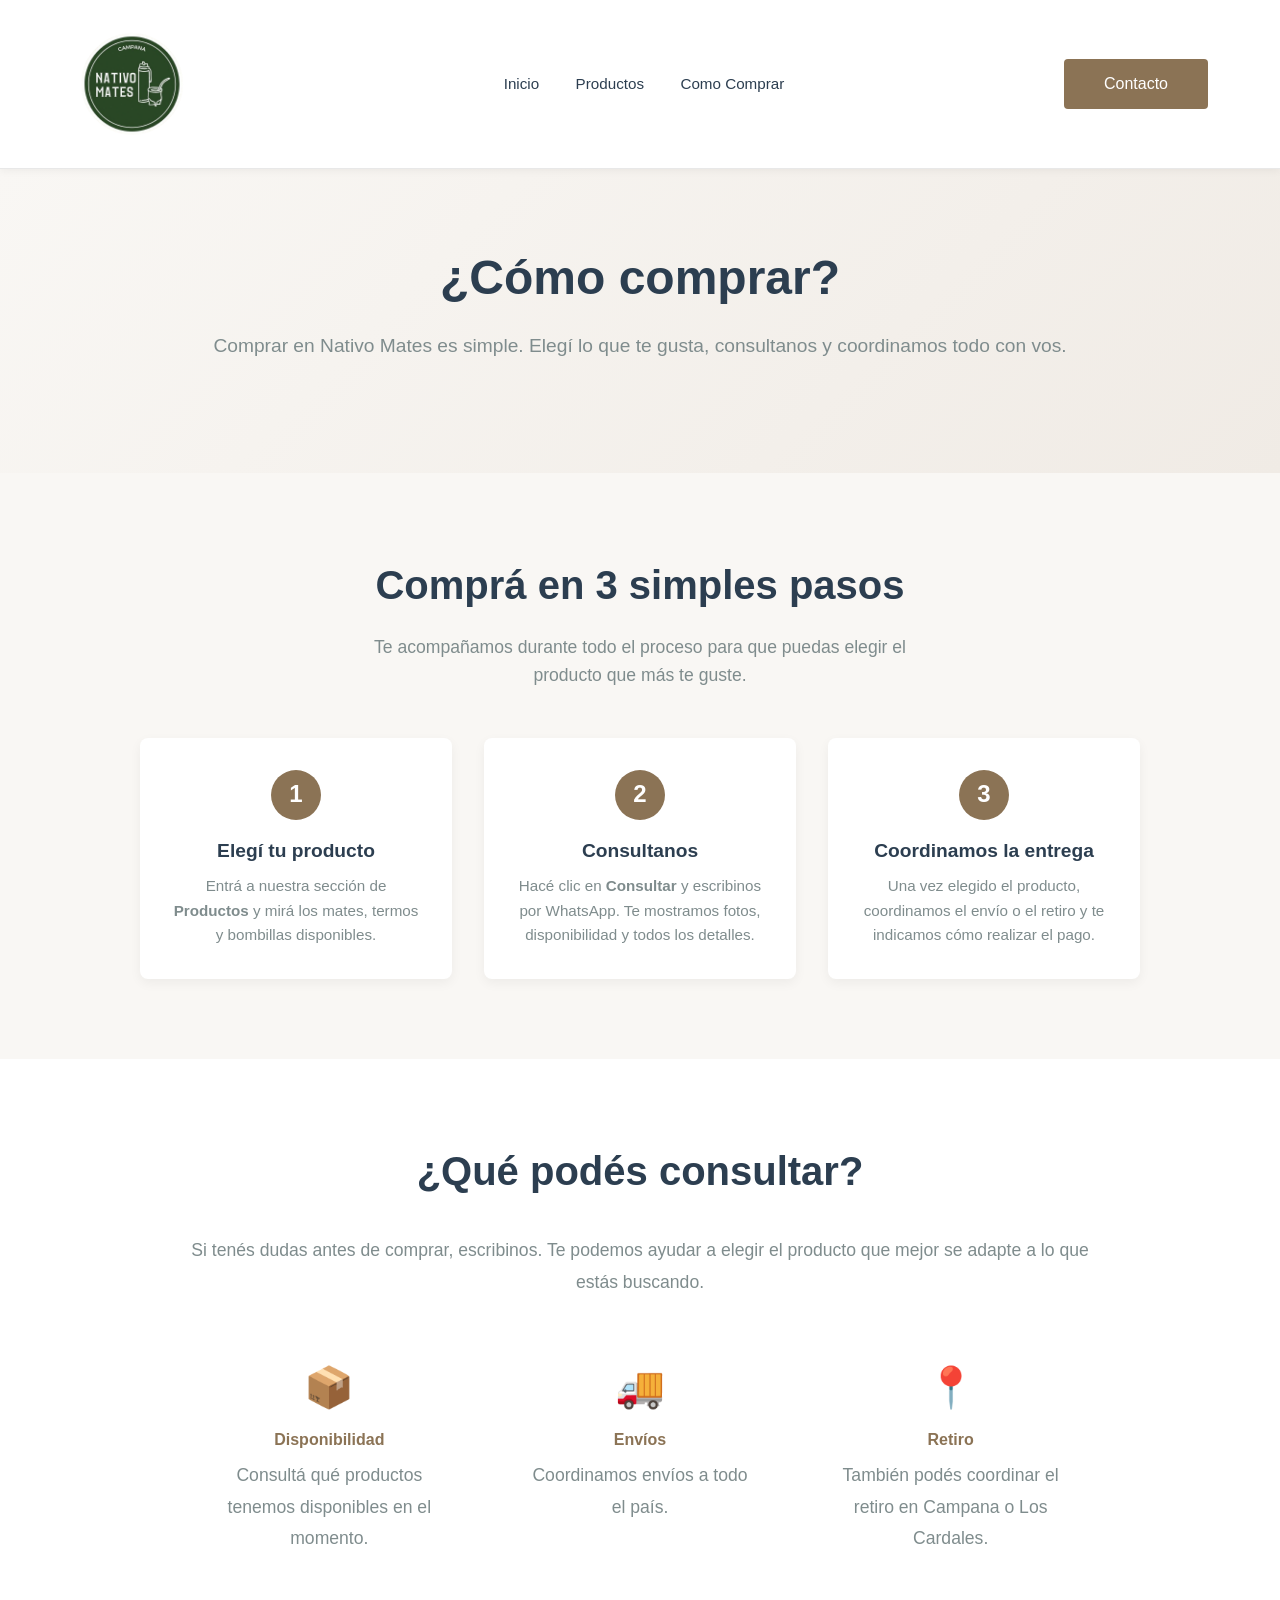
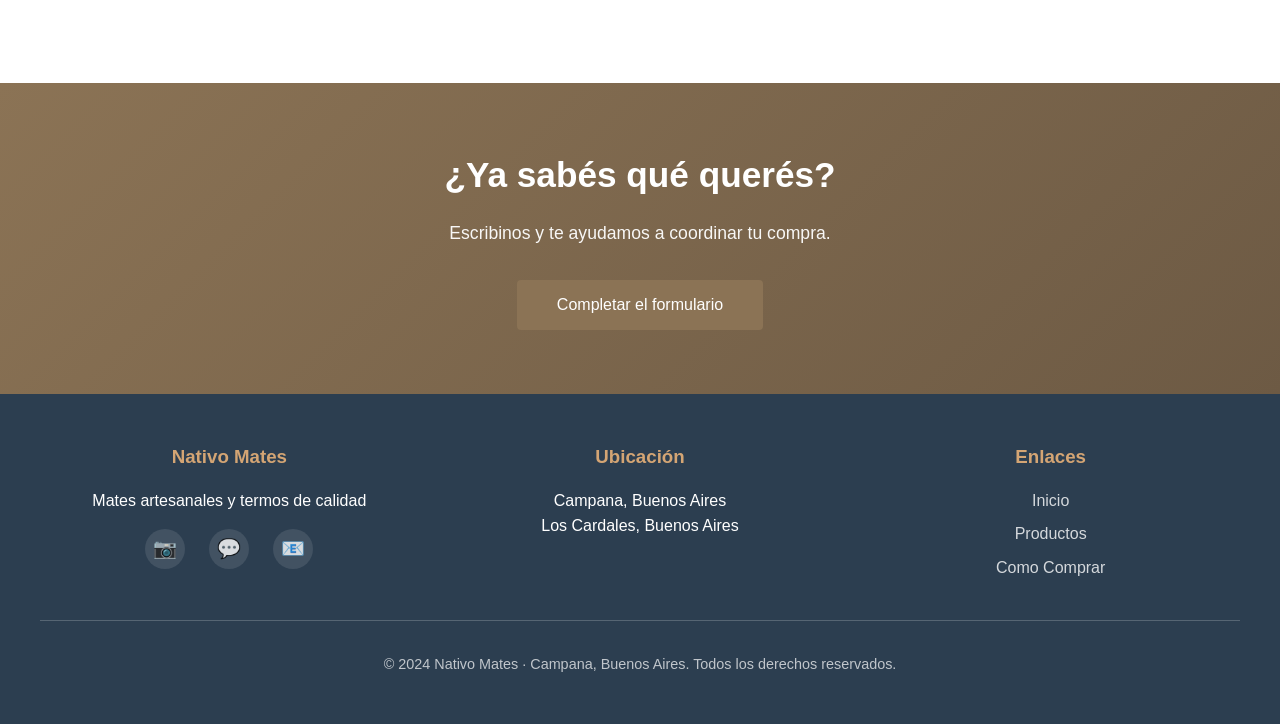
==== como-comprar.html @ eee44756 "Add files via upload" ====
<!DOCTYPE html>
<html lang="es">

<head>
    <meta charset="UTF-8">
    <meta name="viewport" content="width=device-width, initial-scale=1.0">

    <!-- Google Tag Manager -->
    <script>
        (function(w,d,s,l,i){w[l]=w[l]||[];w[l].push({'gtm.start':
        new Date().getTime(),event:'gtm.js'});var f=d.getElementsByTagName(s)[0],
        j=d.createElement(s),dl=l!='dataLayer'?'&l='+l:'';j.async=true;j.src=
        'https://www.googletagmanager.com/gtm.js?id='+i+dl;f.parentNode.insertBefore(j,f);
        })(window,document,'script','dataLayer','GTM-TLSS354D');
    </script>
    <!-- End Google Tag Manager -->

    <title>Cómo comprar | Nativo Mates</title>
    <link rel="icon" type="image/png" href="nativomateslogo.png">
    <link rel="stylesheet" href="style.css">
</head>

<body>

    <!-- Google Tag Manager (noscript) -->
    <noscript>
        <iframe src="https://www.googletagmanager.com/ns.html?id=GTM-TLSS354D"
            height="0" width="0"
            style="display:none;visibility:hidden">
        </iframe>
    </noscript>
    <!-- End Google Tag Manager (noscript) -->


    <!-- HEADER -->
    <header>
        <div class="header-container">

            <a href="index.html" class="logo">
                <img src="nativomateslogo.png" alt="Nativo Mates">
            </a>
            <nav>
                <a href="index.html">Inicio</a>
                <a href="productos.html">Productos</a>
                <a href="como-comprar.html">Como Comprar</a>
            </nav>
            <button class="btn-primary" onclick="openContactForm()">Contacto</button>
        </div>
    </header>


    <!-- HERO -->
    <section class="hero">
        <div class="hero-container">

            <h1>¿Cómo comprar?</h1>

            <p>
                Comprar en Nativo Mates es simple. Elegí lo que te gusta,
                consultanos y coordinamos todo con vos.
            </p>

        </div>
    </section>


    <!-- PASOS -->
    <section class="how-to-buy">

        <div class="how-to-buy-container">

            <div class="section-header">
                <h2>Comprá en 3 simples pasos</h2>

                <p>
                    Te acompañamos durante todo el proceso para que
                    puedas elegir el producto que más te guste.
                </p>
            </div>


            <div class="steps-grid">

                <!-- PASO 1 -->
                <div class="step-card">

                    <div class="step-number">1</div>

                    <h3>Elegí tu producto</h3>

                    <p>
                        Entrá a nuestra sección de
                        <strong>Productos</strong> y mirá los mates,
                        termos y bombillas disponibles.
                    </p>

                </div>


                <!-- PASO 2 -->
                <div class="step-card">

                    <div class="step-number">2</div>

                    <h3>Consultanos</h3>

                    <p>
                        Hacé clic en <strong>Consultar</strong> y
                        escribinos por WhatsApp. Te mostramos fotos,
                        disponibilidad y todos los detalles.
                    </p>

                </div>


                <!-- PASO 3 -->
                <div class="step-card">

                    <div class="step-number">3</div>

                    <h3>Coordinamos la entrega</h3>

                    <p>
                        Una vez elegido el producto, coordinamos el
                        envío o el retiro y te indicamos cómo realizar
                        el pago.
                    </p>

                </div>

            </div>

        </div>

    </section>


    <!-- INFORMACIÓN -->
    <section class="about">

        <div class="about-container">

            <h2>¿Qué podés consultar?</h2>

            <p>
                Si tenés dudas antes de comprar, escribinos. Te podemos
                ayudar a elegir el producto que mejor se adapte a lo que
                estás buscando.
            </p>


            <div class="about-highlights">

                <div class="highlight">

                    <div class="highlight-icon">📦</div>

                    <h4>Disponibilidad</h4>

                    <p>
                        Consultá qué productos tenemos disponibles
                        en el momento.
                    </p>

                </div>


                <div class="highlight">

                    <div class="highlight-icon">🚚</div>

                    <h4>Envíos</h4>

                    <p>
                        Coordinamos envíos a todo el país.
                    </p>

                </div>


                <div class="highlight">

                    <div class="highlight-icon">📍</div>

                    <h4>Retiro</h4>

                    <p>
                        También podés coordinar el retiro en
                        Campana o Los Cardales.
                    </p>

                </div>

            </div>

        </div>

    </section>


    <!-- CTA -->
    <section class="cta">

        <div class="cta-container">

            <h2>¿Ya sabés qué querés?</h2>

            <p>
                Escribinos y te ayudamos a coordinar tu compra.
            </p>

            <button class="btn-primary" onclick="openContactForm()">Completar el formulario</button>
        </div>

    </section>


    <!-- FOOTER -->
    <footer>

        <div class="footer-container">

            <div class="footer-content">

                <div class="footer-section">

                    <h3>Nativo Mates</h3>

                    <p>
                        Mates artesanales y termos de calidad
                    </p>

                    <div class="social-links">

                        <a href="https://www.instagram.com/nativomates.campana"
                           target="_blank">📷</a>

                        <a href="https://wa.me/5493489701958"
                           target="_blank">💬</a>

                        <a href="mailto:info@nativomates.com">
                            📧
                        </a>

                    </div>

                </div>


                <div class="footer-section">

                    <h3>Ubicación</h3>

                    <p>Campana, Buenos Aires</p>

                    <p>Los Cardales, Buenos Aires</p>

                </div>


                <div class="footer-section">

                    <h3>Enlaces</h3>

                    <a href="index.html">Inicio</a>

                    <a href="productos.html">Productos</a>

                    <a href="como-comprar.html">Como Comprar</a>
                </div>

            </div>


            <div class="footer-bottom">

                <p>
                    &copy; 2024 Nativo Mates · Campana, Buenos Aires.
                    Todos los derechos reservados.
                </p>

            </div>

        </div>

    </footer>


    <script src="script.js"></script>

</body>
</html>
---- style.css ----
/* ============================================
   RESET Y CONFIGURACIÓN GLOBAL
   ============================================ */

* {
    margin: 0;
    padding: 0;
    box-sizing: border-box;
}

:root {
    --primary-color: #8B7355;
    --secondary-color: #D4A574;
    --text-dark: #2c3e50;
    --text-light: #7f8c8d;
    --bg-light: #f9f7f4;
    --white: #ffffff;
    --border-color: #e8e8e8;
}

body {
    font-family: -apple-system, BlinkMacSystemFont, 'Segoe UI', Roboto, 'Helvetica Neue', Arial, sans-serif;
    line-height: 1.6;
    color: var(--text-dark);
    background-color: var(--white);
}

/* ============================================
   HEADER
   ============================================ */

header {
    background-color: var(--white);
    border-bottom: 1px solid var(--border-color);
    position: sticky;
    top: 0;
    z-index: 100;
    box-shadow: 0 2px 8px rgba(0, 0, 0, 0.05);
}

.header-container {
    max-width: 1200px;
    margin: 0 auto;
    padding: 1.5rem 2rem;
    display: flex;
    justify-content: space-between;
    align-items: center;
}

.logo {
    font-size: 1.5rem;
    font-weight: 700;
    color: var(--primary-color);
    text-decoration: none;
    display: flex;
    align-items: center;
    gap: 0.5rem;
}

.logo img {
    width: 120px;
    height: auto;
    display: block;
}

nav a {
    color: var(--text-dark);
    text-decoration: none;
    margin-left: 2rem;
    font-size: 0.95rem;
    transition: color 0.3s ease;
}

nav a:hover {
    color: var(--primary-color);
}

.contact-btn {
    background-color: var(--primary-color);
    color: var(--white);
    padding: 0.75rem 1.5rem;
    border: none;
    border-radius: 4px;
    cursor: pointer;
    font-size: 0.95rem;
    transition: background-color 0.3s ease;
    margin-left: 2rem;
}

.contact-btn:hover {
    background-color: #6d5a44;
}

/* ============================================
   HERO SECTION
   ============================================ */

.hero {
    background: linear-gradient(135deg, #f9f7f4 0%, #f0ebe5 100%);
    padding: 5rem 2rem;
    text-align: center;
}

.hero-container {
    max-width: 900px;
    margin: 0 auto;
}

.hero h1 {
    font-size: 3rem;
    margin-bottom: 1.5rem;
    color: var(--text-dark);
    line-height: 1.2;
}

.hero p {
    font-size: 1.2rem;
    color: var(--text-light);
    margin-bottom: 2rem;
}

/* ============================================
   BOTONES
   ============================================ */

.btn-primary {
    background-color: var(--primary-color);
    color: var(--white);
    padding: 1rem 2.5rem;
    border: none;
    border-radius: 4px;
    font-size: 1rem;
    cursor: pointer;
    transition: all 0.3s ease;
    text-decoration: none;
    display: inline-block;
}

.btn-primary:hover {
    background-color: #6d5a44;
    transform: translateY(-2px);
    box-shadow: 0 8px 16px rgba(139, 115, 85, 0.2);
}

.btn-secondary {
    background-color: transparent;
    color: var(--primary-color);
    padding: 1rem 2.5rem;
    border: 2px solid var(--primary-color);
    border-radius: 4px;
    font-size: 1rem;
    cursor: pointer;
    transition: all 0.3s ease;
    text-decoration: none;
    display: inline-block;
}

.btn-secondary:hover {
    background-color: var(--primary-color);
    color: var(--white);
}

/* ============================================
   FEATURES SECTION
   ============================================ */

.features {
    background-color: var(--bg-light);
    padding: 4rem 2rem;
}

.features-container {
    max-width: 1200px;
    margin: 0 auto;
    display: grid;
    grid-template-columns: repeat(auto-fit, minmax(300px, 1fr));
    gap: 3rem;
}

.feature-card {
    text-align: center;
    padding: 2rem;
}

.feature-icon {
    font-size: 3rem;
    margin-bottom: 1rem;
}

.feature-card h3 {
    font-size: 1.3rem;
    margin-bottom: 0.5rem;
    color: var(--text-dark);
}

.feature-card p {
    color: var(--text-light);
    font-size: 0.95rem;
}

/* ============================================
   PRODUCTS SECTION
   ============================================ */

.products {
    padding: 5rem 2rem;
}

.products-container {
    max-width: 1200px;
    margin: 0 auto;
}

.section-header {
    text-align: center;
    margin-bottom: 3rem;
}

.section-header h2 {
    font-size: 2.5rem;
    margin-bottom: 1rem;
    color: var(--text-dark);
}

.section-header p {
    font-size: 1.1rem;
    color: var(--text-light);
    max-width: 600px;
    margin: 0 auto;
}

.products-grid {
    display: grid;
    grid-template-columns: repeat(auto-fit, minmax(320px, 1fr));
    gap: 2rem;
}

.product-card {
    background-color: var(--bg-light);
    border-radius: 8px;
    padding: 2rem;
    text-align: center;
    transition: transform 0.3s ease, box-shadow 0.3s ease;
}

.product-card:hover {
    transform: translateY(-5px);
    box-shadow: 0 12px 24px rgba(0, 0, 0, 0.08);
}

.product-icon {
    font-size: 4rem;
    margin-bottom: 1rem;
}

.product-icon img {
    width: 90px;
    height: 90px;
    object-fit: contain;
    display: block;
    margin: 0 auto 1rem;
}

.product-card h3 {
    font-size: 1.4rem;
    margin-bottom: 1rem;
    color: var(--text-dark);
}

.product-card p {
    color: var(--text-light);
    margin-bottom: 1.5rem;
    font-size: 0.95rem;
}

.product-card a {
    color: var(--primary-color);
    text-decoration: none;
    font-weight: 600;
    transition: color 0.3s ease;
}

.product-card a:hover {
    color: var(--secondary-color);
}

/* ============================================
   HOW TO BUY SECTION
   ============================================ */

.how-to-buy {
    background-color: var(--bg-light);
    padding: 5rem 2rem;
}

.how-to-buy-container {
    max-width: 1000px;
    margin: 0 auto;
}

.steps-grid {
    display: grid;
    grid-template-columns: repeat(auto-fit, minmax(280px, 1fr));
    gap: 2rem;
    margin-top: 3rem;
}

.step-card {
    background-color: var(--white);
    padding: 2rem;
    border-radius: 8px;
    text-align: center;
    box-shadow: 0 4px 12px rgba(0, 0, 0, 0.05);
}

.step-number {
    background-color: var(--primary-color);
    color: var(--white);
    width: 50px;
    height: 50px;
    border-radius: 50%;
    display: flex;
    align-items: center;
    justify-content: center;
    font-size: 1.5rem;
    font-weight: 700;
    margin: 0 auto 1rem;
}

.step-card h3 {
    font-size: 1.2rem;
    margin-bottom: 0.5rem;
    color: var(--text-dark);
}

.step-card p {
    color: var(--text-light);
    font-size: 0.95rem;
}

/* ============================================
   ABOUT SECTION
   ============================================ */

.about {
    padding: 5rem 2rem;
}

.about-container {
    max-width: 900px;
    margin: 0 auto;
    text-align: center;
}

.about h2 {
    font-size: 2.5rem;
    margin-bottom: 2rem;
    color: var(--text-dark);
}

.about p {
    font-size: 1.1rem;
    color: var(--text-light);
    margin-bottom: 1.5rem;
    line-height: 1.8;
}

.about-highlights {
    display: grid;
    grid-template-columns: repeat(auto-fit, minmax(200px, 1fr));
    gap: 2rem;
    margin-top: 2rem;
}

.highlight {
    padding: 1.5rem;
}

.highlight-icon {
    font-size: 2.5rem;
    margin-bottom: 0.5rem;
}

.highlight h4 {
    color: var(--primary-color);
    margin-bottom: 0.5rem;
}

/* ============================================
   CTA SECTION
   ============================================ */

.cta {
    background: linear-gradient(135deg, var(--primary-color) 0%, #6d5a44 100%);
    color: var(--white);
    padding: 4rem 2rem;
    text-align: center;
}

.cta-container {
    max-width: 600px;
    margin: 0 auto;
}

.cta h2 {
    font-size: 2.2rem;
    margin-bottom: 1rem;
}

.cta p {
    font-size: 1.1rem;
    margin-bottom: 2rem;
    opacity: 0.95;
}

/* ============================================
   FOOTER
   ============================================ */

footer {
    background-color: var(--text-dark);
    color: var(--white);
    padding: 3rem 2rem;
    text-align: center;
}

.footer-container {
    max-width: 1200px;
    margin: 0 auto;
}

.footer-content {
    display: grid;
    grid-template-columns: repeat(auto-fit, minmax(250px, 1fr));
    gap: 2rem;
    margin-bottom: 2rem;
}

.footer-section h3 {
    margin-bottom: 1rem;
    color: var(--secondary-color);
}

.footer-section a {
    color: rgba(255, 255, 255, 0.8);
    text-decoration: none;
    display: block;
    margin-bottom: 0.5rem;
    transition: color 0.3s ease;
}

.footer-section a:hover {
    color: var(--secondary-color);
}

.footer-bottom {
    border-top: 1px solid rgba(255, 255, 255, 0.2);
    padding-top: 2rem;
    font-size: 0.9rem;
    color: rgba(255, 255, 255, 0.7);
}

.social-links {
    display: flex;
    justify-content: center;
    gap: 1.5rem;
    margin-top: 1rem;
}

.social-links a {
    display: inline-block;
    width: 40px;
    height: 40px;
    background-color: rgba(255, 255, 255, 0.1);
    border-radius: 50%;
    line-height: 40px;
    font-size: 1.2rem;
    transition: background-color 0.3s ease;
}

.social-links a:hover {
    background-color: var(--secondary-color);
}

/* ============================================
   RESPONSIVE DESIGN
   ============================================ */

@media (max-width: 768px) {
    .header-container {
        flex-direction: column;
        gap: 1rem;
    }

    nav {
        display: none;
    }

    .nav-toggle {
        display: block;
    }

    .hero h1 {
        font-size: 2rem;
    }

    .contact-btn {
        margin-left: 0;
    }

    .features-container,
    .products-grid,
    .steps-grid,
    .about-highlights {
        grid-template-columns: 1fr;
    }

    .section-header h2 {
        font-size: 1.8rem;
    }

    .hero p,
    .section-header p {
        font-size: 1rem;
    }
}

@media (max-width: 480px) {
    .hero h1 {
        font-size: 1.5rem;
    }

    .section-header h2 {
        font-size: 1.5rem;
    }

    .product-icon,
    .feature-icon {
        font-size: 2.5rem;
    }

    .product-icon img {
        width: 70px;
        height: 70px;
    }

    .cta h2 {
        font-size: 1.5rem;
    }

    .btn-primary,
    .btn-secondary {
        padding: 0.75rem 1.5rem;
        font-size: 0.9rem;
    }
}
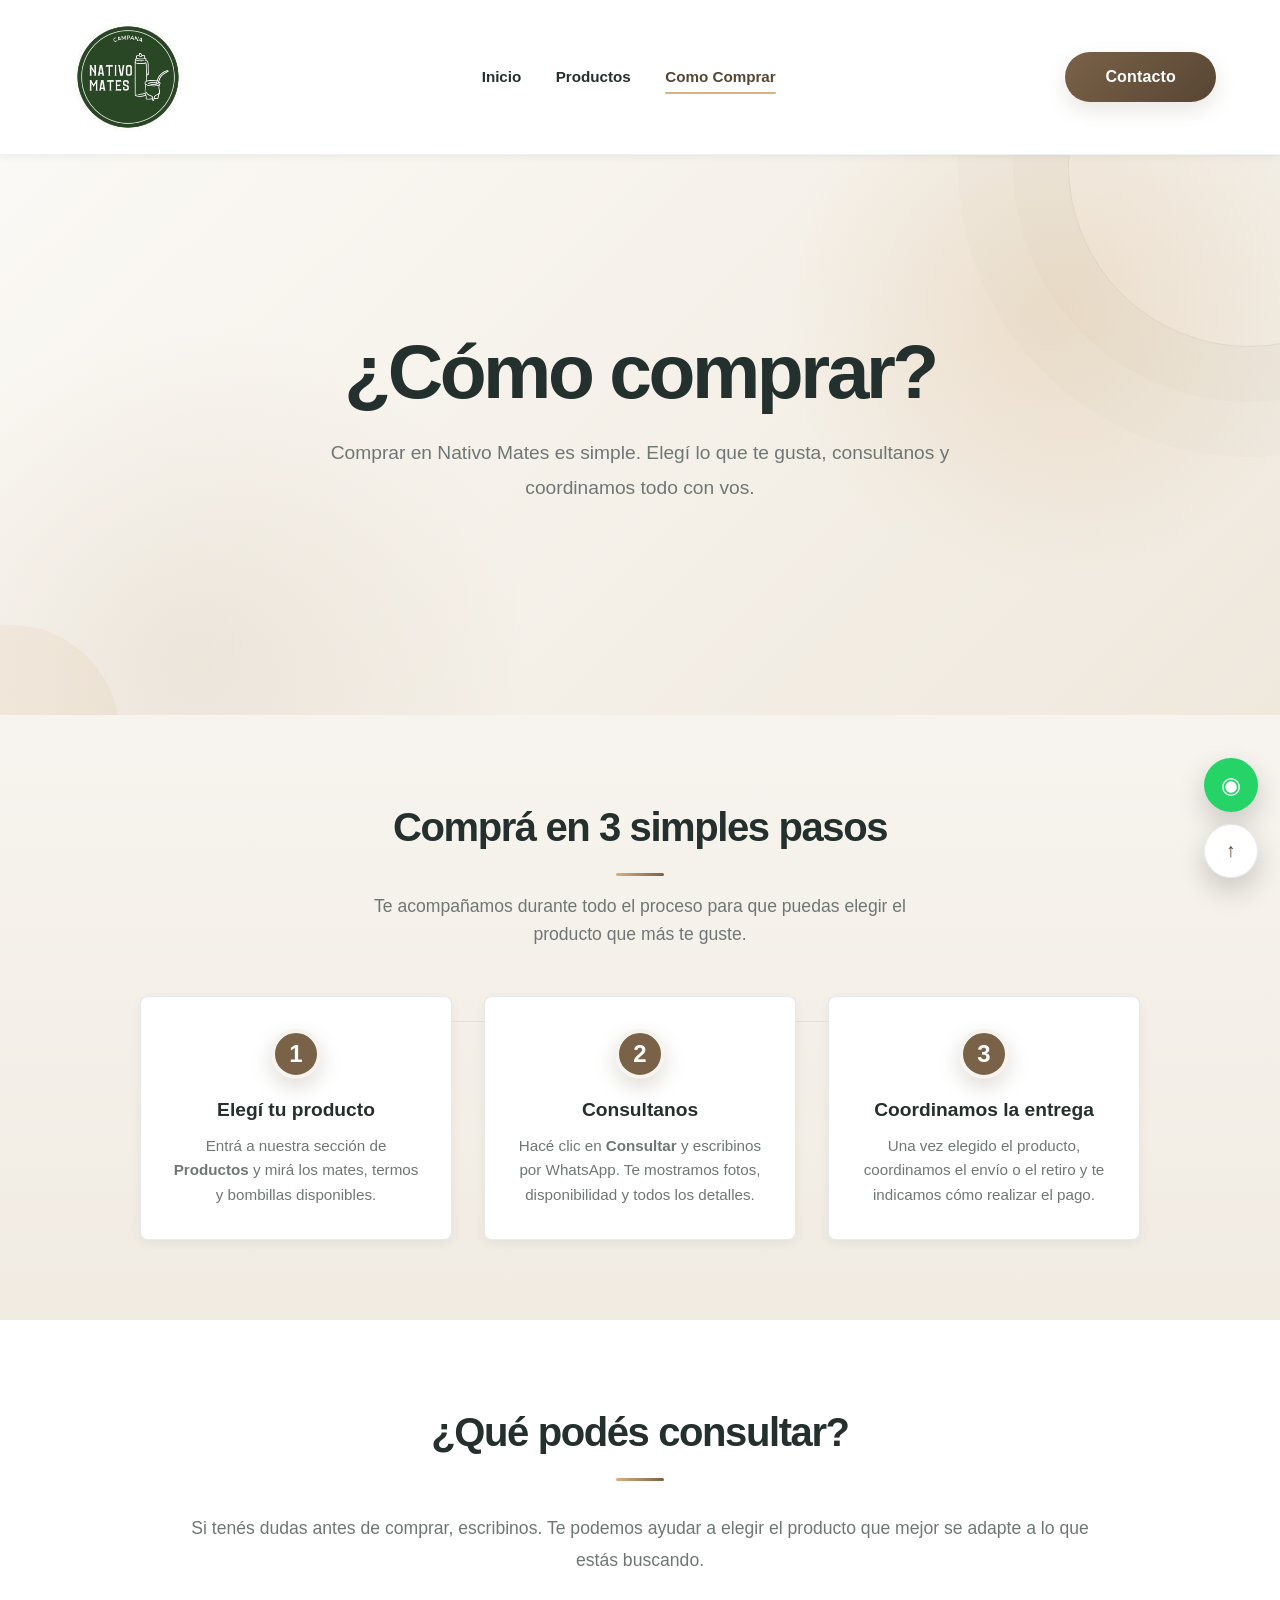
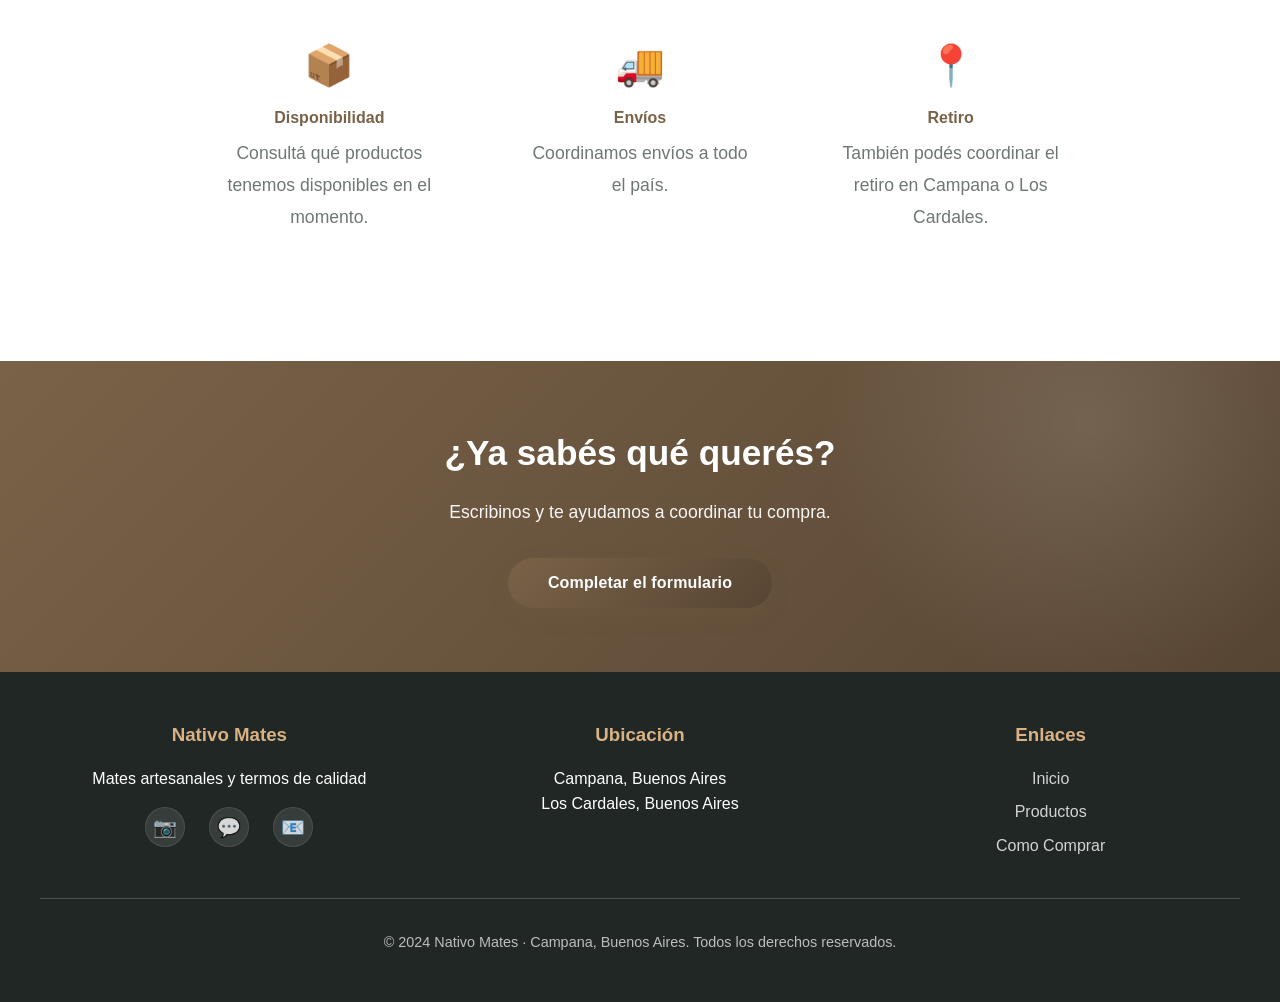
==== commit b8d629ec: "Add files via upload" ====
--- a/como-comprar.html
+++ b/como-comprar.html
@@ -233,10 +233,10 @@
                     <div class="social-links">
 
                         <a href="https://www.instagram.com/nativomates.campana"
-                           target="_blank">📷</a>
+                           target="_blank" rel="noopener noreferrer">📷</a>
 
                         <a href="https://wa.me/5493489701958"
-                           target="_blank">💬</a>
+                           target="_blank" rel="noopener noreferrer">💬</a>
 
                         <a href="mailto:info@nativomates.com">
                             📧
--- a/style.css
+++ b/style.css
@@ -553,4 +553,168 @@
         padding: 0.75rem 1.5rem;
         font-size: 0.9rem;
     }
-}+}
+/* =========================================================
+   NATIVO MATES — PROFESSIONAL UI ENHANCEMENT
+   Capa adicional: no reemplaza imágenes, links, GTM ni WhatsApp.
+   ========================================================= */
+:root {
+    --primary-color: #7a6248;
+    --primary-dark: #574533;
+    --secondary-color: #d8b184;
+    --text-dark: #24302d;
+    --text-light: #6f7774;
+    --bg-light: #f7f4ef;
+    --border-color: rgba(36,48,45,.10);
+    --shadow-sm: 0 8px 24px rgba(47,38,29,.07);
+    --shadow-md: 0 18px 45px rgba(47,38,29,.12);
+    --shadow-lg: 0 28px 70px rgba(47,38,29,.18);
+    --radius-md: 18px;
+}
+
+html { scroll-behavior: smooth; scroll-padding-top: 95px; }
+body { overflow-x:hidden; -webkit-font-smoothing:antialiased; }
+header {
+    background:rgba(255,255,255,.90);
+    backdrop-filter:blur(16px); -webkit-backdrop-filter:blur(16px);
+    border-bottom:1px solid rgba(36,48,45,.07);
+    box-shadow:0 4px 22px rgba(47,38,29,.05);
+    transition:box-shadow .3s ease, background .3s ease;
+}
+.header-container { min-height:78px; padding:.8rem 1.5rem; }
+.logo img { width:128px; transition:transform .25s ease; }
+.logo:hover img { transform:scale(1.035); }
+nav { display:flex; align-items:center; gap:.35rem; }
+nav a {
+    position:relative; margin-left:0; padding:.65rem .9rem; border-radius:10px;
+    font-weight:600; transition:color .25s,background .25s,transform .25s;
+}
+nav a:hover { color:var(--primary-dark); background:rgba(216,177,132,.12); transform:translateY(-1px); }
+nav a::after {
+    content:""; position:absolute; left:.9rem; right:.9rem; bottom:.35rem; height:2px;
+    border-radius:99px; background:var(--secondary-color); transform:scaleX(0); transition:transform .25s;
+}
+nav a:hover::after, nav a[aria-current="page"]::after { transform:scaleX(1); }
+nav a[aria-current="page"] { color:var(--primary-dark); }
+
+.btn-primary,.btn-secondary { border-radius:999px; font-weight:700; letter-spacing:.01em; box-shadow:0 8px 20px rgba(122,98,72,.16); }
+.btn-primary { background:linear-gradient(135deg,var(--primary-color),var(--primary-dark)); position:relative; overflow:hidden; }
+.btn-primary:hover { background:linear-gradient(135deg,var(--primary-dark),#493a2d); transform:translateY(-3px); box-shadow:0 14px 30px rgba(87,69,51,.22); }
+
+.hero {
+    position:relative; isolation:isolate; overflow:hidden; min-height:560px; display:flex; align-items:center;
+    background:radial-gradient(circle at 82% 28%,rgba(216,177,132,.27),transparent 24%),
+               radial-gradient(circle at 15% 90%,rgba(169,138,103,.13),transparent 28%),
+               linear-gradient(135deg,#fbf9f5 0%,#efe8dd 100%);
+}
+.hero::before { content:""; position:absolute; z-index:-1; width:360px; height:360px; right:-150px; top:-170px; border:1px solid rgba(122,98,72,.12); border-radius:50%; box-shadow:0 0 0 55px rgba(122,98,72,.025),0 0 0 110px rgba(122,98,72,.018); }
+.hero::after { content:""; position:absolute; z-index:-1; width:220px; height:220px; left:-100px; bottom:-130px; border-radius:50%; background:rgba(216,177,132,.13); }
+.hero h1 { max-width:850px; margin-inline:auto; font-size:clamp(2.5rem,6vw,4.8rem); font-weight:800; letter-spacing:-.045em; line-height:1.04; }
+.hero p { max-width:720px; margin-inline:auto; font-size:clamp(1rem,2vw,1.2rem); line-height:1.8; }
+.hero .btn-primary { margin-top:.25rem; }
+
+.feature-card,.product-card,.step-card,.highlight { transition:transform .3s ease,box-shadow .3s ease,background .3s ease; }
+.feature-card:hover,.step-card:hover { transform:translateY(-6px); box-shadow:var(--shadow-sm); }
+.feature-card:hover { background:rgba(255,255,255,.78); border-radius:var(--radius-md); }
+.product-card { border:1px solid var(--border-color); border-radius:var(--radius-md); box-shadow:0 5px 20px rgba(47,38,29,.04); overflow:hidden; }
+.product-card:hover { transform:translateY(-8px); box-shadow:var(--shadow-md); }
+.product-icon img { transition:transform .35s ease; }
+.product-card:hover .product-icon img { transform:scale(1.08) rotate(-2deg); }
+.product-card a { display:inline-flex; align-items:center; gap:.45rem; padding:.65rem 1rem; border-radius:999px; background:rgba(122,98,72,.08); }
+.product-card a:hover { background:rgba(122,98,72,.16); transform:translateX(3px); }
+.section-header h2,.about h2 { font-weight:800; letter-spacing:-.035em; }
+.section-header h2::after,.about h2::after { content:""; display:block; width:48px; height:3px; margin:.9rem auto 0; border-radius:99px; background:linear-gradient(90deg,var(--secondary-color),var(--primary-color)); }
+
+.how-to-buy { background:linear-gradient(180deg,#f7f4ef 0%,#f1ebe2 100%); }
+.steps-grid { position:relative; }
+.steps-grid::before { content:""; position:absolute; top:25px; left:16%; right:16%; height:1px; background:linear-gradient(90deg,transparent,rgba(122,98,72,.22),transparent); }
+.step-card { position:relative; z-index:1; border:1px solid var(--border-color); }
+.step-number { box-shadow:0 8px 20px rgba(122,98,72,.22); border:4px solid #f7f4ef; }
+.highlight:hover { transform:translateY(-5px); background:rgba(247,244,239,.75); border-radius:var(--radius-md); }
+.cta { position:relative; overflow:hidden; background:radial-gradient(circle at 85% 20%,rgba(255,255,255,.12),transparent 24%),linear-gradient(135deg,var(--primary-color),var(--primary-dark)); }
+footer { background:#202725; }
+.social-links a { border:1px solid rgba(255,255,255,.10); }
+.social-links a:hover { transform:translateY(-3px); }
+
+/* Floating actions */
+.floating-actions { position:fixed; right:22px; bottom:22px; z-index:999; display:flex; flex-direction:column; align-items:flex-end; gap:12px; }
+.floating-btn-wrap { position:relative; }
+.floating-btn { width:54px; height:54px; display:grid; place-items:center; border:0; border-radius:50%; cursor:pointer; text-decoration:none; box-shadow:0 12px 28px rgba(0,0,0,.18); transition:transform .25s,box-shadow .25s,opacity .25s; }
+.floating-btn:hover { transform:translateY(-4px) scale(1.04); box-shadow:0 16px 34px rgba(0,0,0,.22); }
+.floating-whatsapp { background:#25D366; color:#fff; font-size:1.45rem; }
+.floating-top { background:rgba(255,255,255,.96); color:var(--primary-dark); border:1px solid var(--border-color); font-size:1.2rem; opacity:0; pointer-events:none; transform:translateY(10px); }
+.floating-top.visible { opacity:1; pointer-events:auto; transform:translateY(0); }
+.floating-label { position:absolute; right:66px; top:50%; transform:translateY(-50%) translateX(5px); padding:.5rem .75rem; border-radius:8px; background:#202725; color:#fff; font-size:.78rem; font-weight:700; white-space:nowrap; opacity:0; pointer-events:none; transition:opacity .2s,transform .2s; }
+.floating-btn-wrap:hover .floating-label { opacity:1; transform:translateY(-50%) translateX(0); }
+
+/* Mobile navigation */
+.mobile-menu-toggle { display:none; width:44px; height:44px; border:1px solid var(--border-color); border-radius:12px; background:#fff; color:var(--text-dark); cursor:pointer; font-size:1.25rem; }
+.mobile-nav { display:none; }
+.reveal { opacity:0; transform:translateY(24px); transition:opacity .7s ease,transform .7s ease; }
+.reveal.is-visible { opacity:1; transform:translateY(0); }
+
+/* Product catalogue */
+.hero-productos { min-height:390px; }
+.filtros-section { position:sticky; top:78px; z-index:50; padding:1rem 2rem; background:rgba(255,255,255,.92); backdrop-filter:blur(14px); border-bottom:1px solid var(--border-color); }
+.filtros-header { text-align:center; margin-bottom:.75rem; }
+.filtros-header h3 { font-size:.92rem; text-transform:uppercase; letter-spacing:.08em; }
+.filtros-container { display:flex; justify-content:center; flex-wrap:wrap; gap:.55rem; }
+.filtro-btn { border:1px solid rgba(122,98,72,.18); background:#fff; color:var(--text-dark); padding:.65rem 1.1rem; border-radius:999px; font-weight:700; cursor:pointer; transition:all .22s; }
+.filtro-btn:hover { border-color:var(--secondary-color); background:rgba(216,177,132,.10); transform:translateY(-1px); }
+.filtro-btn.active { background:var(--primary-dark); border-color:var(--primary-dark); color:#fff; box-shadow:0 8px 20px rgba(87,69,51,.18); }
+.buscar-seccion { padding:0 2rem 3rem; }
+.buscar-container { max-width:650px; margin:0 auto; }
+.buscador-input { width:100%; padding:1rem 1.25rem; border:1px solid var(--border-color); border-radius:999px; outline:none; background:#fff; color:var(--text-dark); font:inherit; box-shadow:var(--shadow-sm); transition:border-color .25s,box-shadow .25s,transform .25s; }
+.buscador-input:focus { border-color:rgba(122,98,72,.45); box-shadow:0 0 0 4px rgba(216,177,132,.18),var(--shadow-sm); transform:translateY(-1px); }
+.productos-grid { display:grid; grid-template-columns:repeat(3,minmax(0,1fr)); gap:1.5rem; }
+.producto-card { position:relative; overflow:hidden; display:flex; flex-direction:column; min-height:100%; background:#fff; border:1px solid var(--border-color); border-radius:20px; box-shadow:var(--shadow-sm); cursor:pointer; transition:transform .3s,box-shadow .3s,border-color .3s; }
+.producto-card:hover { transform:translateY(-8px); border-color:rgba(196,154,104,.32); box-shadow:var(--shadow-md); }
+.producto-imagen { height:280px; overflow:hidden; background:linear-gradient(145deg,#f8f5ef,#ece5da); }
+.producto-imagen img { width:100%; height:100%; object-fit:cover; display:block; transition:transform .5s cubic-bezier(.2,.7,.2,1); }
+.producto-card:hover .producto-imagen img { transform:scale(1.06); }
+.producto-contenido { flex:1; padding:1.35rem 1.35rem .8rem; }
+.producto-categoria { display:inline-flex; padding:.3rem .65rem; border-radius:999px; background:rgba(216,177,132,.15); color:var(--primary-dark); font-size:.72rem; font-weight:800; text-transform:uppercase; letter-spacing:.06em; }
+.stock-badge { display:inline-flex; padding:.3rem .65rem; border-radius:999px; font-size:.72rem; font-weight:800; }
+.stock-disponible { background:rgba(46,125,50,.10); color:#2e7d32; }
+.stock-limitado { background:rgba(245,158,11,.12); color:#a16207; }
+.stock-agotado { background:rgba(220,38,38,.10); color:#b91c1c; }
+.producto-nombre { margin:1rem 0 .55rem; color:var(--text-dark); font-size:1.18rem; line-height:1.25; }
+.producto-descripcion { color:var(--text-light); font-size:.92rem; line-height:1.65; }
+.producto-footer { padding:0 1.35rem 1.35rem; }
+.producto-btn { width:100%; border:0; border-radius:12px; padding:.85rem 1rem; background:var(--primary-dark); color:#fff; font-weight:800; cursor:pointer; transition:transform .2s,background .2s,box-shadow .2s; }
+.producto-btn:hover { background:#493a2d; transform:translateY(-2px); box-shadow:0 10px 22px rgba(87,69,51,.20); }
+.modal { position:fixed; inset:0; z-index:2000; display:grid; place-items:center; padding:1.25rem; background:rgba(20,23,22,.68); backdrop-filter:blur(8px); animation:modalFade .2s ease both; }
+.modal-contenido { width:min(680px,100%); max-height:88vh; overflow:auto; background:#fff; border:1px solid rgba(255,255,255,.35); border-radius:24px; padding:1.5rem; box-shadow:var(--shadow-lg); animation:modalUp .28s cubic-bezier(.2,.8,.2,1) both; }
+.modal-cerrar { position:absolute; top:12px; right:12px; width:42px; height:42px; border:0; border-radius:50%; background:rgba(255,255,255,.92); color:var(--text-dark); font-size:1.5rem; cursor:pointer; box-shadow:var(--shadow-sm); z-index:2; }
+@keyframes modalFade { from{opacity:0} to{opacity:1} }
+@keyframes modalUp { from{opacity:0;transform:translateY(18px) scale(.98)} to{opacity:1;transform:translateY(0) scale(1)} }
+
+@media (max-width:820px) {
+    .header-container { flex-direction:row; gap:.75rem; }
+    .header-container > .btn-primary { display:none; }
+    nav { display:none; }
+    .mobile-menu-toggle { display:grid; place-items:center; margin-left:auto; }
+    .mobile-nav { position:absolute; top:100%; left:12px; right:12px; padding:.65rem; display:flex; flex-direction:column; gap:.25rem; background:rgba(255,255,255,.98); border:1px solid var(--border-color); border-radius:16px; box-shadow:var(--shadow-md); opacity:0; visibility:hidden; transform:translateY(-8px); transition:opacity .2s,transform .2s,visibility .2s; }
+    .mobile-nav.open { opacity:1; visibility:visible; transform:translateY(0); }
+    .mobile-nav a { padding:.85rem 1rem; border-radius:10px; color:var(--text-dark); text-decoration:none; font-weight:650; }
+    .mobile-nav a:hover { background:var(--bg-light); }
+    .steps-grid::before { display:none; }
+}
+@media (max-width:950px) { .productos-grid { grid-template-columns:repeat(2,minmax(0,1fr)); } }
+@media (max-width:650px) {
+    .logo img { width:108px; }
+    .hero { min-height:470px; padding:4.5rem 1.15rem; }
+    .hero h1 { font-size:clamp(2.2rem,11vw,3.3rem); }
+    .filtros-section { top:68px; padding-inline:1rem; }
+    .productos-seccion,.buscar-seccion { padding-inline:1rem; }
+    .productos-grid { grid-template-columns:1fr; }
+    .producto-imagen { height:250px; }
+    .floating-actions { right:14px; bottom:14px; }
+    .floating-btn { width:50px; height:50px; }
+    .floating-label { display:none; }
+}
+@media (prefers-reduced-motion:reduce) {
+    html { scroll-behavior:auto; }
+    *,*::before,*::after { animation-duration:.01ms!important; transition-duration:.01ms!important; }
+    .reveal { opacity:1; transform:none; }
+}
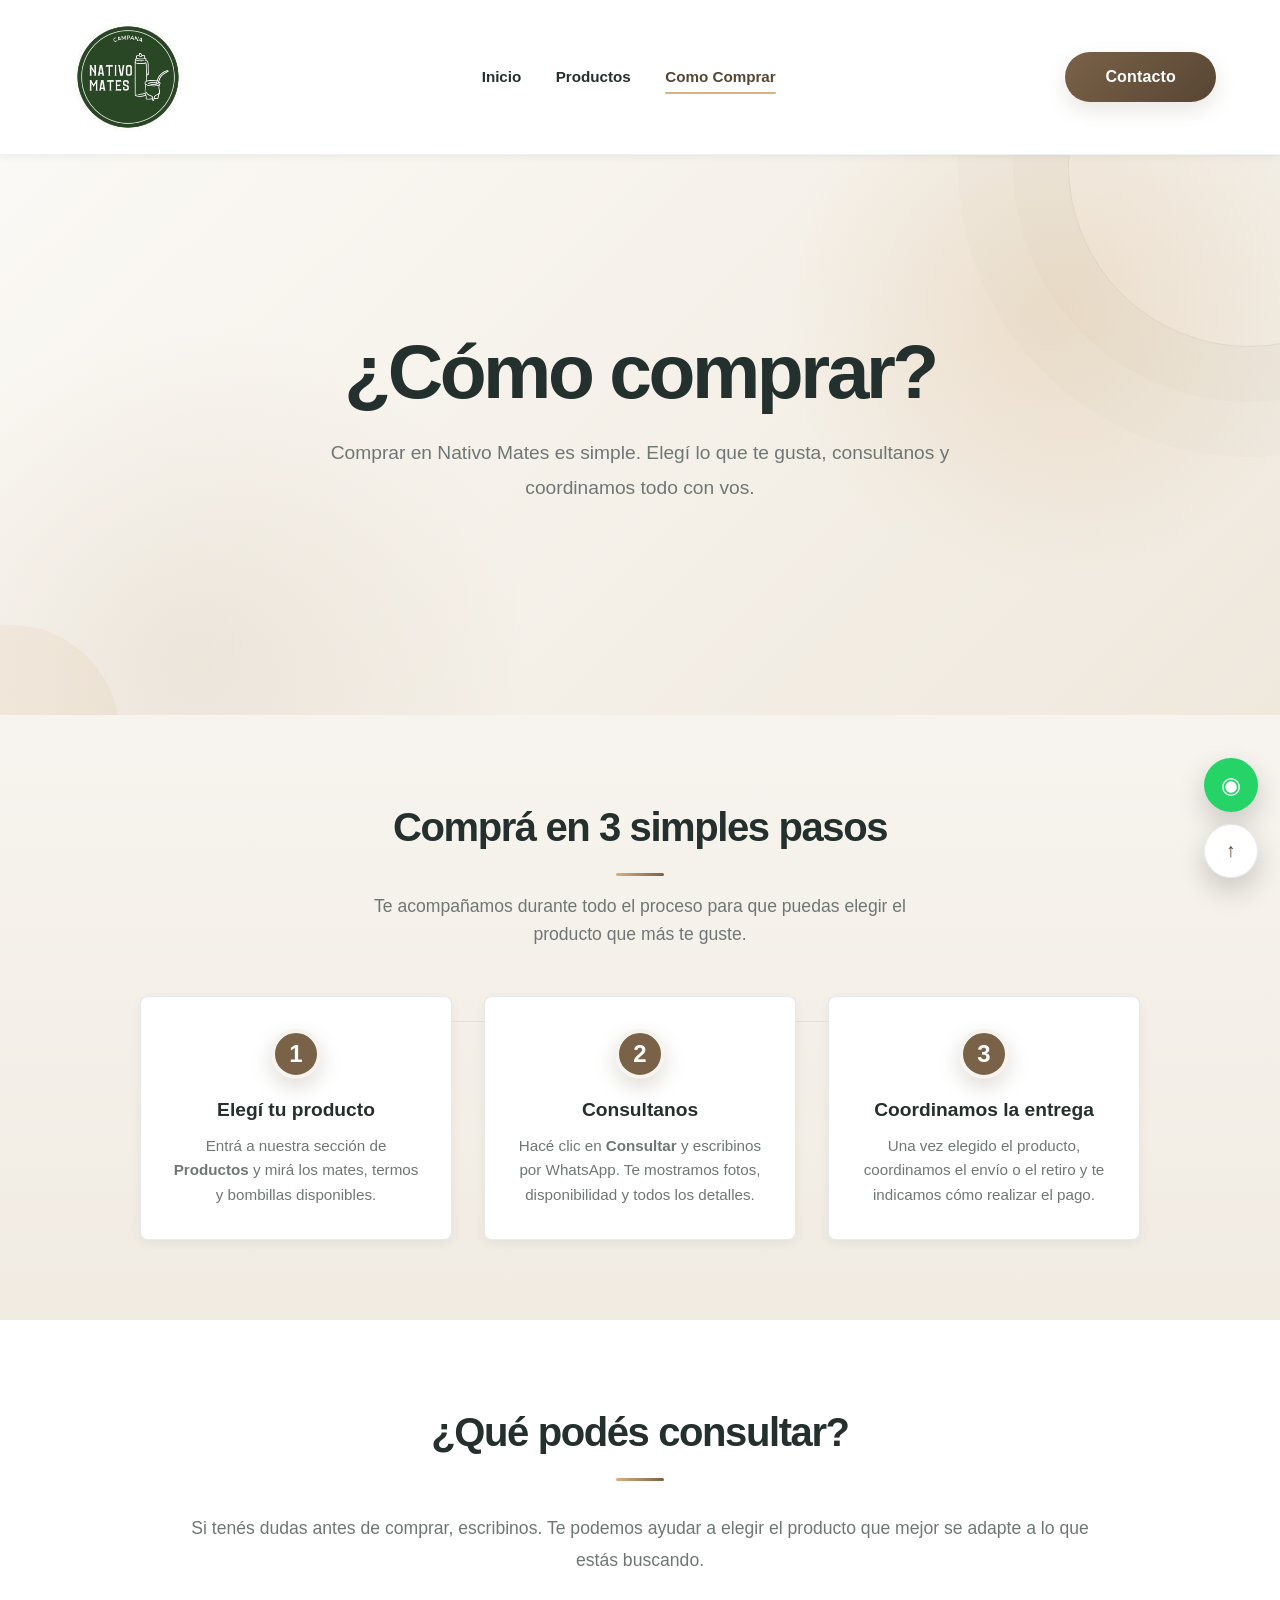
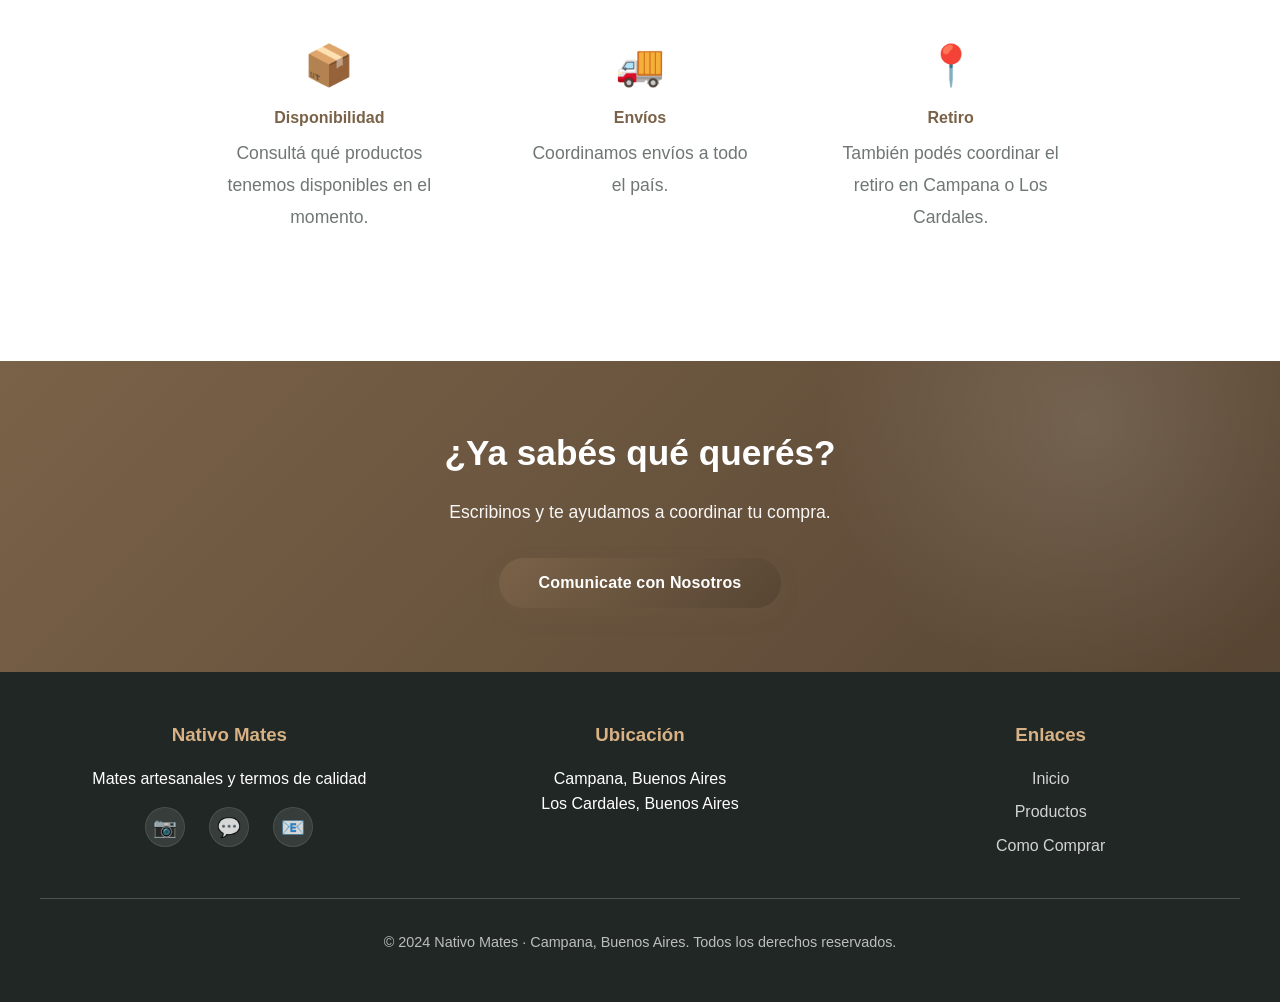
==== commit 05b890c7: "Update como-comprar.html" ====
--- a/como-comprar.html
+++ b/como-comprar.html
@@ -209,7 +209,7 @@
                 Escribinos y te ayudamos a coordinar tu compra.
             </p>
 
-            <button class="btn-primary" onclick="openContactForm()">Completar el formulario</button>
+            <button class="btn-primary" onclick="openContactForm()">Comunicate con Nosotros</button>
         </div>
 
     </section>
@@ -289,4 +289,4 @@
     <script src="script.js"></script>
 
 </body>
-</html>+</html>
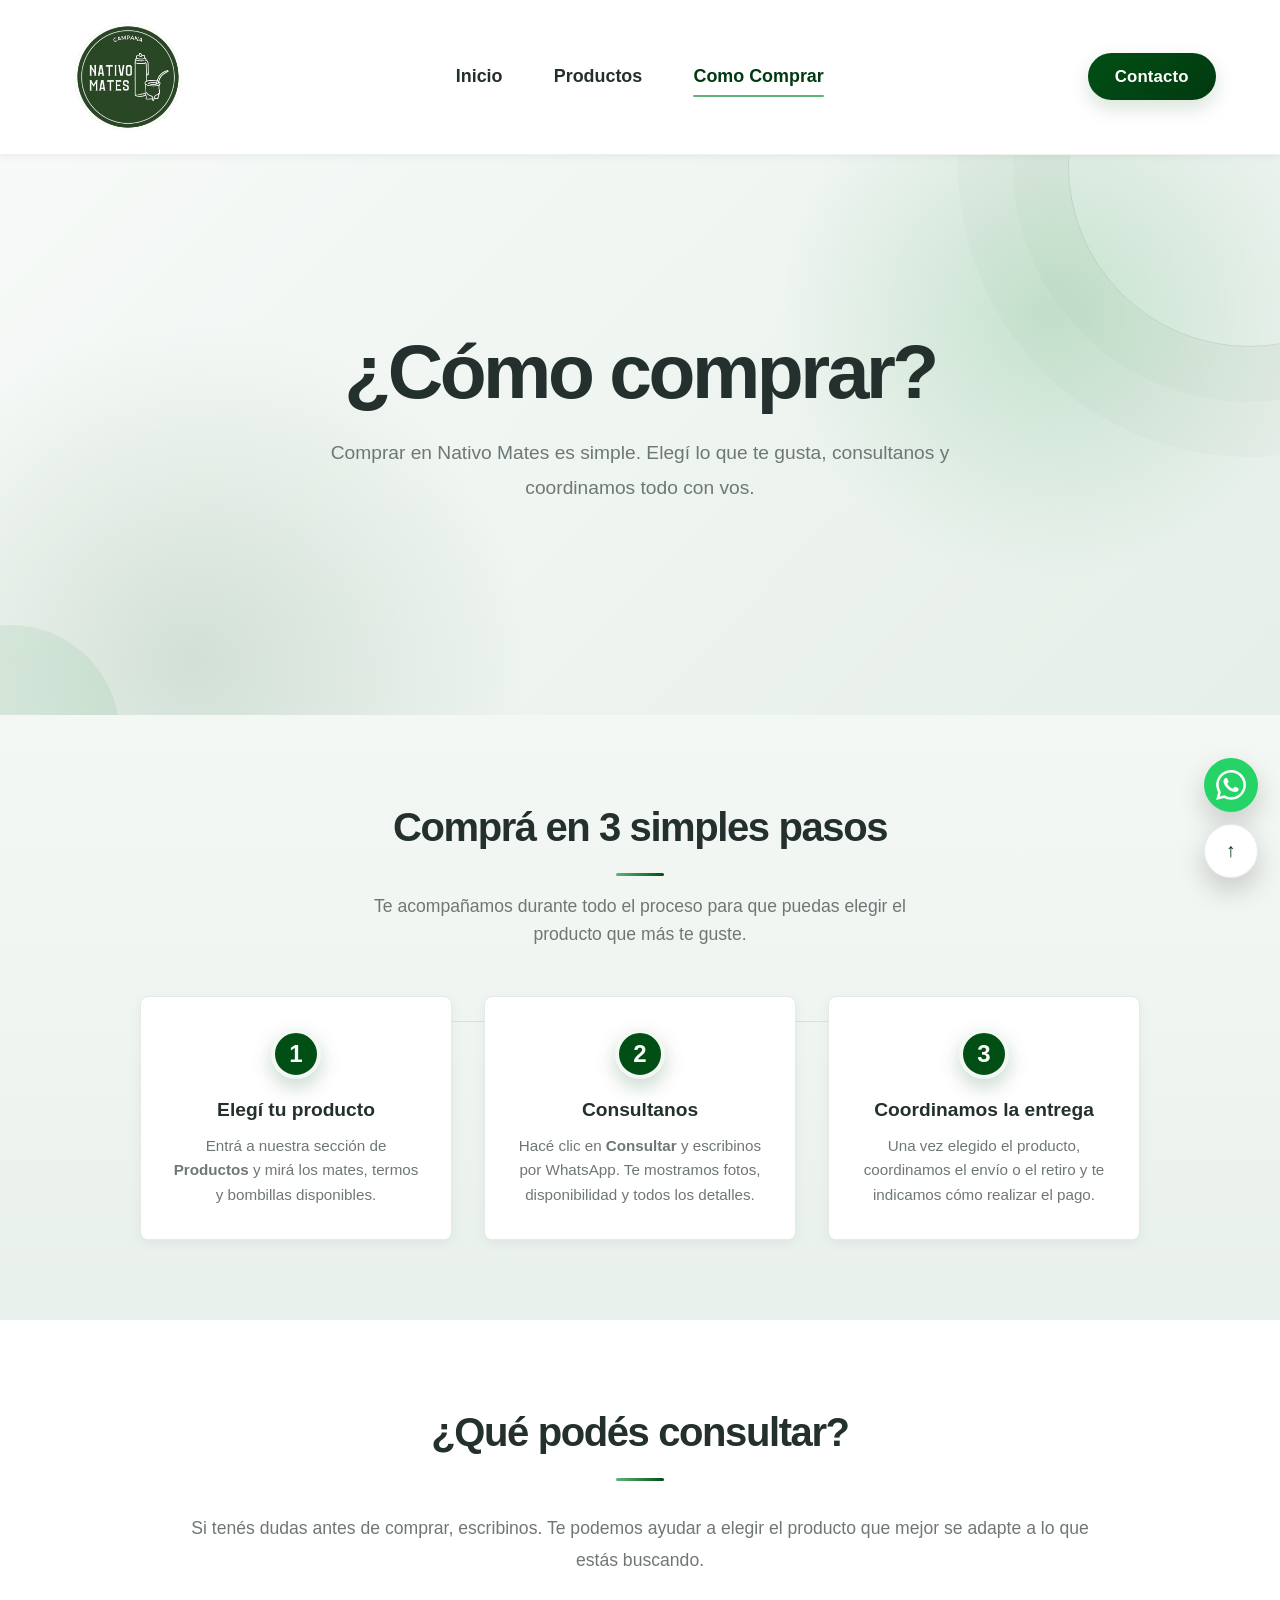
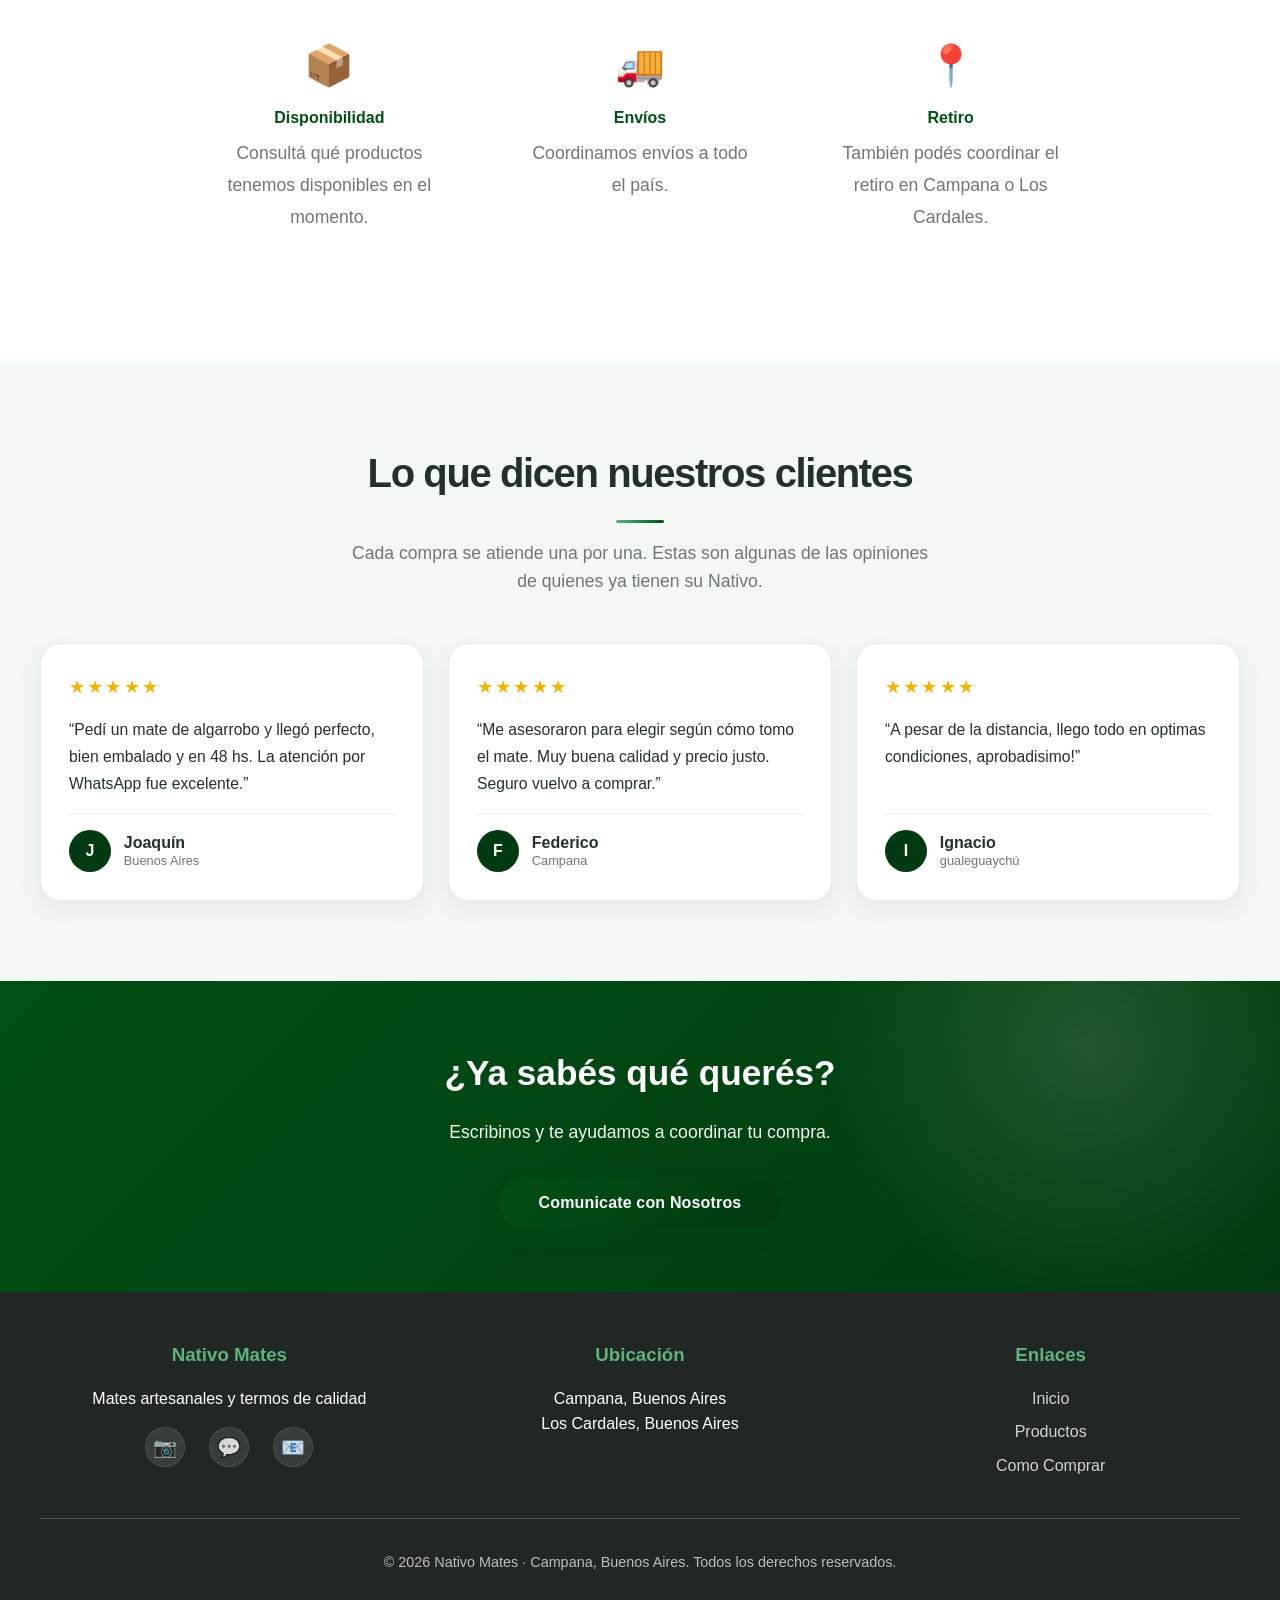
==== commit 3f3d163b: "Add files via upload" ====
--- a/como-comprar.html
+++ b/como-comprar.html
@@ -275,7 +275,7 @@
             <div class="footer-bottom">
 
                 <p>
-                    &copy; 2024 Nativo Mates · Campana, Buenos Aires.
+                    &copy; 2026 Nativo Mates · Campana, Buenos Aires.
                     Todos los derechos reservados.
                 </p>
 
--- a/style.css
+++ b/style.css
@@ -9,11 +9,11 @@
 }
 
 :root {
-    --primary-color: #8B7355;
-    --secondary-color: #D4A574;
+    --primary-color: #014F15;
+    --secondary-color: #5fb37a;
     --text-dark: #2c3e50;
     --text-light: #7f8c8d;
-    --bg-light: #f9f7f4;
+    --bg-light: #f4f8f5;
     --white: #ffffff;
     --border-color: #e8e8e8;
 }
@@ -88,7 +88,7 @@
 }
 
 .contact-btn:hover {
-    background-color: #6d5a44;
+    background-color: #013a10;
 }
 
 /* ============================================
@@ -96,7 +96,7 @@
    ============================================ */
 
 .hero {
-    background: linear-gradient(135deg, #f9f7f4 0%, #f0ebe5 100%);
+    background: linear-gradient(135deg, #f4f8f5 0%, #e9f1ec 100%);
     padding: 5rem 2rem;
     text-align: center;
 }
@@ -137,9 +137,9 @@
 }
 
 .btn-primary:hover {
-    background-color: #6d5a44;
+    background-color: #013a10;
     transform: translateY(-2px);
-    box-shadow: 0 8px 16px rgba(139, 115, 85, 0.2);
+    box-shadow: 0 8px 16px rgba(1,79,21,0.2);
 }
 
 .btn-secondary {
@@ -391,7 +391,7 @@
    ============================================ */
 
 .cta {
-    background: linear-gradient(135deg, var(--primary-color) 0%, #6d5a44 100%);
+    background: linear-gradient(135deg, var(--primary-color) 0%, #013a10 100%);
     color: var(--white);
     padding: 4rem 2rem;
     text-align: center;
@@ -559,16 +559,16 @@
    Capa adicional: no reemplaza imágenes, links, GTM ni WhatsApp.
    ========================================================= */
 :root {
-    --primary-color: #7a6248;
-    --primary-dark: #574533;
-    --secondary-color: #d8b184;
+    --primary-color: #014F15;
+    --primary-dark: #013a10;
+    --secondary-color: #5fb37a;
     --text-dark: #24302d;
     --text-light: #6f7774;
-    --bg-light: #f7f4ef;
+    --bg-light: #f4f8f5;
     --border-color: rgba(36,48,45,.10);
-    --shadow-sm: 0 8px 24px rgba(47,38,29,.07);
-    --shadow-md: 0 18px 45px rgba(47,38,29,.12);
-    --shadow-lg: 0 28px 70px rgba(47,38,29,.18);
+    --shadow-sm: 0 8px 24px rgba(1,30,8,.07);
+    --shadow-md: 0 18px 45px rgba(1,30,8,.12);
+    --shadow-lg: 0 28px 70px rgba(1,30,8,.18);
     --radius-md: 18px;
 }
 
@@ -578,7 +578,7 @@
     background:rgba(255,255,255,.90);
     backdrop-filter:blur(16px); -webkit-backdrop-filter:blur(16px);
     border-bottom:1px solid rgba(36,48,45,.07);
-    box-shadow:0 4px 22px rgba(47,38,29,.05);
+    box-shadow:0 4px 22px rgba(1,30,8,.05);
     transition:box-shadow .3s ease, background .3s ease;
 }
 .header-container { min-height:78px; padding:.8rem 1.5rem; }
@@ -589,7 +589,7 @@
     position:relative; margin-left:0; padding:.65rem .9rem; border-radius:10px;
     font-weight:600; transition:color .25s,background .25s,transform .25s;
 }
-nav a:hover { color:var(--primary-dark); background:rgba(216,177,132,.12); transform:translateY(-1px); }
+nav a:hover { color:var(--primary-dark); background:rgba(95,179,122,.12); transform:translateY(-1px); }
 nav a::after {
     content:""; position:absolute; left:.9rem; right:.9rem; bottom:.35rem; height:2px;
     border-radius:99px; background:var(--secondary-color); transform:scaleX(0); transition:transform .25s;
@@ -597,18 +597,18 @@
 nav a:hover::after, nav a[aria-current="page"]::after { transform:scaleX(1); }
 nav a[aria-current="page"] { color:var(--primary-dark); }
 
-.btn-primary,.btn-secondary { border-radius:999px; font-weight:700; letter-spacing:.01em; box-shadow:0 8px 20px rgba(122,98,72,.16); }
+.btn-primary,.btn-secondary { border-radius:999px; font-weight:700; letter-spacing:.01em; box-shadow:0 8px 20px rgba(1,79,21,.16); }
 .btn-primary { background:linear-gradient(135deg,var(--primary-color),var(--primary-dark)); position:relative; overflow:hidden; }
-.btn-primary:hover { background:linear-gradient(135deg,var(--primary-dark),#493a2d); transform:translateY(-3px); box-shadow:0 14px 30px rgba(87,69,51,.22); }
+.btn-primary:hover { background:linear-gradient(135deg,var(--primary-dark),#012a0b); transform:translateY(-3px); box-shadow:0 14px 30px rgba(1,58,16,.22); }
 
 .hero {
     position:relative; isolation:isolate; overflow:hidden; min-height:560px; display:flex; align-items:center;
-    background:radial-gradient(circle at 82% 28%,rgba(216,177,132,.27),transparent 24%),
-               radial-gradient(circle at 15% 90%,rgba(169,138,103,.13),transparent 28%),
-               linear-gradient(135deg,#fbf9f5 0%,#efe8dd 100%);
-}
-.hero::before { content:""; position:absolute; z-index:-1; width:360px; height:360px; right:-150px; top:-170px; border:1px solid rgba(122,98,72,.12); border-radius:50%; box-shadow:0 0 0 55px rgba(122,98,72,.025),0 0 0 110px rgba(122,98,72,.018); }
-.hero::after { content:""; position:absolute; z-index:-1; width:220px; height:220px; left:-100px; bottom:-130px; border-radius:50%; background:rgba(216,177,132,.13); }
+    background:radial-gradient(circle at 82% 28%,rgba(95,179,122,.27),transparent 24%),
+               radial-gradient(circle at 15% 90%,rgba(1,79,21,.13),transparent 28%),
+               linear-gradient(135deg,#f7faf8 0%,#e6efe9 100%);
+}
+.hero::before { content:""; position:absolute; z-index:-1; width:360px; height:360px; right:-150px; top:-170px; border:1px solid rgba(1,79,21,.12); border-radius:50%; box-shadow:0 0 0 55px rgba(1,79,21,.025),0 0 0 110px rgba(1,79,21,.018); }
+.hero::after { content:""; position:absolute; z-index:-1; width:220px; height:220px; left:-100px; bottom:-130px; border-radius:50%; background:rgba(95,179,122,.13); }
 .hero h1 { max-width:850px; margin-inline:auto; font-size:clamp(2.5rem,6vw,4.8rem); font-weight:800; letter-spacing:-.045em; line-height:1.04; }
 .hero p { max-width:720px; margin-inline:auto; font-size:clamp(1rem,2vw,1.2rem); line-height:1.8; }
 .hero .btn-primary { margin-top:.25rem; }
@@ -616,21 +616,21 @@
 .feature-card,.product-card,.step-card,.highlight { transition:transform .3s ease,box-shadow .3s ease,background .3s ease; }
 .feature-card:hover,.step-card:hover { transform:translateY(-6px); box-shadow:var(--shadow-sm); }
 .feature-card:hover { background:rgba(255,255,255,.78); border-radius:var(--radius-md); }
-.product-card { border:1px solid var(--border-color); border-radius:var(--radius-md); box-shadow:0 5px 20px rgba(47,38,29,.04); overflow:hidden; }
+.product-card { border:1px solid var(--border-color); border-radius:var(--radius-md); box-shadow:0 5px 20px rgba(1,30,8,.04); overflow:hidden; }
 .product-card:hover { transform:translateY(-8px); box-shadow:var(--shadow-md); }
 .product-icon img { transition:transform .35s ease; }
 .product-card:hover .product-icon img { transform:scale(1.08) rotate(-2deg); }
-.product-card a { display:inline-flex; align-items:center; gap:.45rem; padding:.65rem 1rem; border-radius:999px; background:rgba(122,98,72,.08); }
-.product-card a:hover { background:rgba(122,98,72,.16); transform:translateX(3px); }
+.product-card a { display:inline-flex; align-items:center; gap:.45rem; padding:.65rem 1rem; border-radius:999px; background:rgba(1,79,21,.08); }
+.product-card a:hover { background:rgba(1,79,21,.16); transform:translateX(3px); }
 .section-header h2,.about h2 { font-weight:800; letter-spacing:-.035em; }
 .section-header h2::after,.about h2::after { content:""; display:block; width:48px; height:3px; margin:.9rem auto 0; border-radius:99px; background:linear-gradient(90deg,var(--secondary-color),var(--primary-color)); }
 
-.how-to-buy { background:linear-gradient(180deg,#f7f4ef 0%,#f1ebe2 100%); }
+.how-to-buy { background:linear-gradient(180deg,#f4f8f5 0%,#e9f1ec 100%); }
 .steps-grid { position:relative; }
-.steps-grid::before { content:""; position:absolute; top:25px; left:16%; right:16%; height:1px; background:linear-gradient(90deg,transparent,rgba(122,98,72,.22),transparent); }
+.steps-grid::before { content:""; position:absolute; top:25px; left:16%; right:16%; height:1px; background:linear-gradient(90deg,transparent,rgba(1,79,21,.22),transparent); }
 .step-card { position:relative; z-index:1; border:1px solid var(--border-color); }
-.step-number { box-shadow:0 8px 20px rgba(122,98,72,.22); border:4px solid #f7f4ef; }
-.highlight:hover { transform:translateY(-5px); background:rgba(247,244,239,.75); border-radius:var(--radius-md); }
+.step-number { box-shadow:0 8px 20px rgba(1,79,21,.22); border:4px solid #f4f8f5; }
+.highlight:hover { transform:translateY(-5px); background:rgba(244,248,245,.75); border-radius:var(--radius-md); }
 .cta { position:relative; overflow:hidden; background:radial-gradient(circle at 85% 20%,rgba(255,255,255,.12),transparent 24%),linear-gradient(135deg,var(--primary-color),var(--primary-dark)); }
 footer { background:#202725; }
 .social-links a { border:1px solid rgba(255,255,255,.10); }
@@ -641,7 +641,9 @@
 .floating-btn-wrap { position:relative; }
 .floating-btn { width:54px; height:54px; display:grid; place-items:center; border:0; border-radius:50%; cursor:pointer; text-decoration:none; box-shadow:0 12px 28px rgba(0,0,0,.18); transition:transform .25s,box-shadow .25s,opacity .25s; }
 .floating-btn:hover { transform:translateY(-4px) scale(1.04); box-shadow:0 16px 34px rgba(0,0,0,.22); }
-.floating-whatsapp { background:#25D366; color:#fff; font-size:1.45rem; }
+.floating-whatsapp { background:#25D366; color:#fff; }
+.floating-whatsapp svg { width:30px; height:30px; display:block; }
+.floating-whatsapp:hover { background:#1ebe5b; }
 .floating-top { background:rgba(255,255,255,.96); color:var(--primary-dark); border:1px solid var(--border-color); font-size:1.2rem; opacity:0; pointer-events:none; transform:translateY(10px); }
 .floating-top.visible { opacity:1; pointer-events:auto; transform:translateY(0); }
 .floating-label { position:absolute; right:66px; top:50%; transform:translateY(-50%) translateX(5px); padding:.5rem .75rem; border-radius:8px; background:#202725; color:#fff; font-size:.78rem; font-weight:700; white-space:nowrap; opacity:0; pointer-events:none; transition:opacity .2s,transform .2s; }
@@ -659,21 +661,21 @@
 .filtros-header { text-align:center; margin-bottom:.75rem; }
 .filtros-header h3 { font-size:.92rem; text-transform:uppercase; letter-spacing:.08em; }
 .filtros-container { display:flex; justify-content:center; flex-wrap:wrap; gap:.55rem; }
-.filtro-btn { border:1px solid rgba(122,98,72,.18); background:#fff; color:var(--text-dark); padding:.65rem 1.1rem; border-radius:999px; font-weight:700; cursor:pointer; transition:all .22s; }
-.filtro-btn:hover { border-color:var(--secondary-color); background:rgba(216,177,132,.10); transform:translateY(-1px); }
-.filtro-btn.active { background:var(--primary-dark); border-color:var(--primary-dark); color:#fff; box-shadow:0 8px 20px rgba(87,69,51,.18); }
+.filtro-btn { border:1px solid rgba(1,79,21,.18); background:#fff; color:var(--text-dark); padding:.65rem 1.1rem; border-radius:999px; font-weight:700; cursor:pointer; transition:all .22s; }
+.filtro-btn:hover { border-color:var(--secondary-color); background:rgba(95,179,122,.10); transform:translateY(-1px); }
+.filtro-btn.active { background:var(--primary-dark); border-color:var(--primary-dark); color:#fff; box-shadow:0 8px 20px rgba(1,58,16,.18); }
 .buscar-seccion { padding:0 2rem 3rem; }
 .buscar-container { max-width:650px; margin:0 auto; }
 .buscador-input { width:100%; padding:1rem 1.25rem; border:1px solid var(--border-color); border-radius:999px; outline:none; background:#fff; color:var(--text-dark); font:inherit; box-shadow:var(--shadow-sm); transition:border-color .25s,box-shadow .25s,transform .25s; }
-.buscador-input:focus { border-color:rgba(122,98,72,.45); box-shadow:0 0 0 4px rgba(216,177,132,.18),var(--shadow-sm); transform:translateY(-1px); }
+.buscador-input:focus { border-color:rgba(1,79,21,.45); box-shadow:0 0 0 4px rgba(95,179,122,.18),var(--shadow-sm); transform:translateY(-1px); }
 .productos-grid { display:grid; grid-template-columns:repeat(3,minmax(0,1fr)); gap:1.5rem; }
 .producto-card { position:relative; overflow:hidden; display:flex; flex-direction:column; min-height:100%; background:#fff; border:1px solid var(--border-color); border-radius:20px; box-shadow:var(--shadow-sm); cursor:pointer; transition:transform .3s,box-shadow .3s,border-color .3s; }
-.producto-card:hover { transform:translateY(-8px); border-color:rgba(196,154,104,.32); box-shadow:var(--shadow-md); }
-.producto-imagen { height:280px; overflow:hidden; background:linear-gradient(145deg,#f8f5ef,#ece5da); }
+.producto-card:hover { transform:translateY(-8px); border-color:rgba(95,179,122,.32); box-shadow:var(--shadow-md); }
+.producto-imagen { height:280px; overflow:hidden; background:linear-gradient(145deg,#f4f8f5,#e3ede6); }
 .producto-imagen img { width:100%; height:100%; object-fit:cover; display:block; transition:transform .5s cubic-bezier(.2,.7,.2,1); }
 .producto-card:hover .producto-imagen img { transform:scale(1.06); }
 .producto-contenido { flex:1; padding:1.35rem 1.35rem .8rem; }
-.producto-categoria { display:inline-flex; padding:.3rem .65rem; border-radius:999px; background:rgba(216,177,132,.15); color:var(--primary-dark); font-size:.72rem; font-weight:800; text-transform:uppercase; letter-spacing:.06em; }
+.producto-categoria { display:inline-flex; padding:.3rem .65rem; border-radius:999px; background:rgba(95,179,122,.15); color:var(--primary-dark); font-size:.72rem; font-weight:800; text-transform:uppercase; letter-spacing:.06em; }
 .stock-badge { display:inline-flex; padding:.3rem .65rem; border-radius:999px; font-size:.72rem; font-weight:800; }
 .stock-disponible { background:rgba(46,125,50,.10); color:#2e7d32; }
 .stock-limitado { background:rgba(245,158,11,.12); color:#a16207; }
@@ -682,7 +684,7 @@
 .producto-descripcion { color:var(--text-light); font-size:.92rem; line-height:1.65; }
 .producto-footer { padding:0 1.35rem 1.35rem; }
 .producto-btn { width:100%; border:0; border-radius:12px; padding:.85rem 1rem; background:var(--primary-dark); color:#fff; font-weight:800; cursor:pointer; transition:transform .2s,background .2s,box-shadow .2s; }
-.producto-btn:hover { background:#493a2d; transform:translateY(-2px); box-shadow:0 10px 22px rgba(87,69,51,.20); }
+.producto-btn:hover { background:#012a0b; transform:translateY(-2px); box-shadow:0 10px 22px rgba(1,58,16,.20); }
 .modal { position:fixed; inset:0; z-index:2000; display:grid; place-items:center; padding:1.25rem; background:rgba(20,23,22,.68); backdrop-filter:blur(8px); animation:modalFade .2s ease both; }
 .modal-contenido { width:min(680px,100%); max-height:88vh; overflow:auto; background:#fff; border:1px solid rgba(255,255,255,.35); border-radius:24px; padding:1.5rem; box-shadow:var(--shadow-lg); animation:modalUp .28s cubic-bezier(.2,.8,.2,1) both; }
 .modal-cerrar { position:absolute; top:12px; right:12px; width:42px; height:42px; border:0; border-radius:50%; background:rgba(255,255,255,.92); color:var(--text-dark); font-size:1.5rem; cursor:pointer; box-shadow:var(--shadow-sm); z-index:2; }
@@ -718,3 +720,30 @@
     *,*::before,*::after { animation-duration:.01ms!important; transition-duration:.01ms!important; }
     .reveal { opacity:1; transform:none; }
 }
+
+/* Testimonials */
+.testimonials { background:var(--bg-light); padding:5rem 2rem; }
+.testimonials-container { max-width:1200px; margin:0 auto; }
+.testimonials-grid { display:grid; grid-template-columns:repeat(auto-fit,minmax(280px,1fr)); gap:1.5rem; margin-top:2.5rem; }
+.testimonial-card { margin:0; display:flex; flex-direction:column; gap:1rem; padding:1.75rem; background:#fff; border:1px solid var(--border-color); border-radius:20px; box-shadow:var(--shadow-sm); transition:transform .3s,box-shadow .3s; }
+.testimonial-card:hover { transform:translateY(-6px); box-shadow:var(--shadow-md); }
+.testimonial-stars { color:#f5b301; font-size:1.15rem; letter-spacing:.12em; }
+.testimonial-card blockquote { margin:0; flex:1; color:var(--text-dark); font-size:.98rem; line-height:1.7; }
+.testimonial-card figcaption { display:flex; align-items:center; gap:.8rem; padding-top:1rem; border-top:1px solid var(--border-color); }
+.testimonial-avatar { width:42px; height:42px; display:grid; place-items:center; flex-shrink:0; border-radius:50%; background:var(--primary-dark); color:#fff; font-weight:800; }
+.testimonial-author { display:flex; flex-direction:column; line-height:1.3; }
+.testimonial-author small { color:var(--text-light); font-size:.8rem; }
+@media (max-width:650px) { .testimonials { padding:3.5rem 1rem; } }
+
+/* Navigation: larger links (desktop) */
+@media (min-width:821px) {
+    .header-container { min-height:88px; }
+    nav { gap:.6rem; }
+    nav a { font-size:1.12rem; padding:.8rem 1.3rem; }
+    nav a::after { left:1.3rem; right:1.3rem; bottom:.45rem; }
+    .header-container > .btn-primary { font-size:1.05rem; padding:.85rem 1.7rem; }
+    .filtros-section { top:88px; }
+}
+@media (max-width:820px) {
+    .mobile-nav a { font-size:1.1rem; }
+}
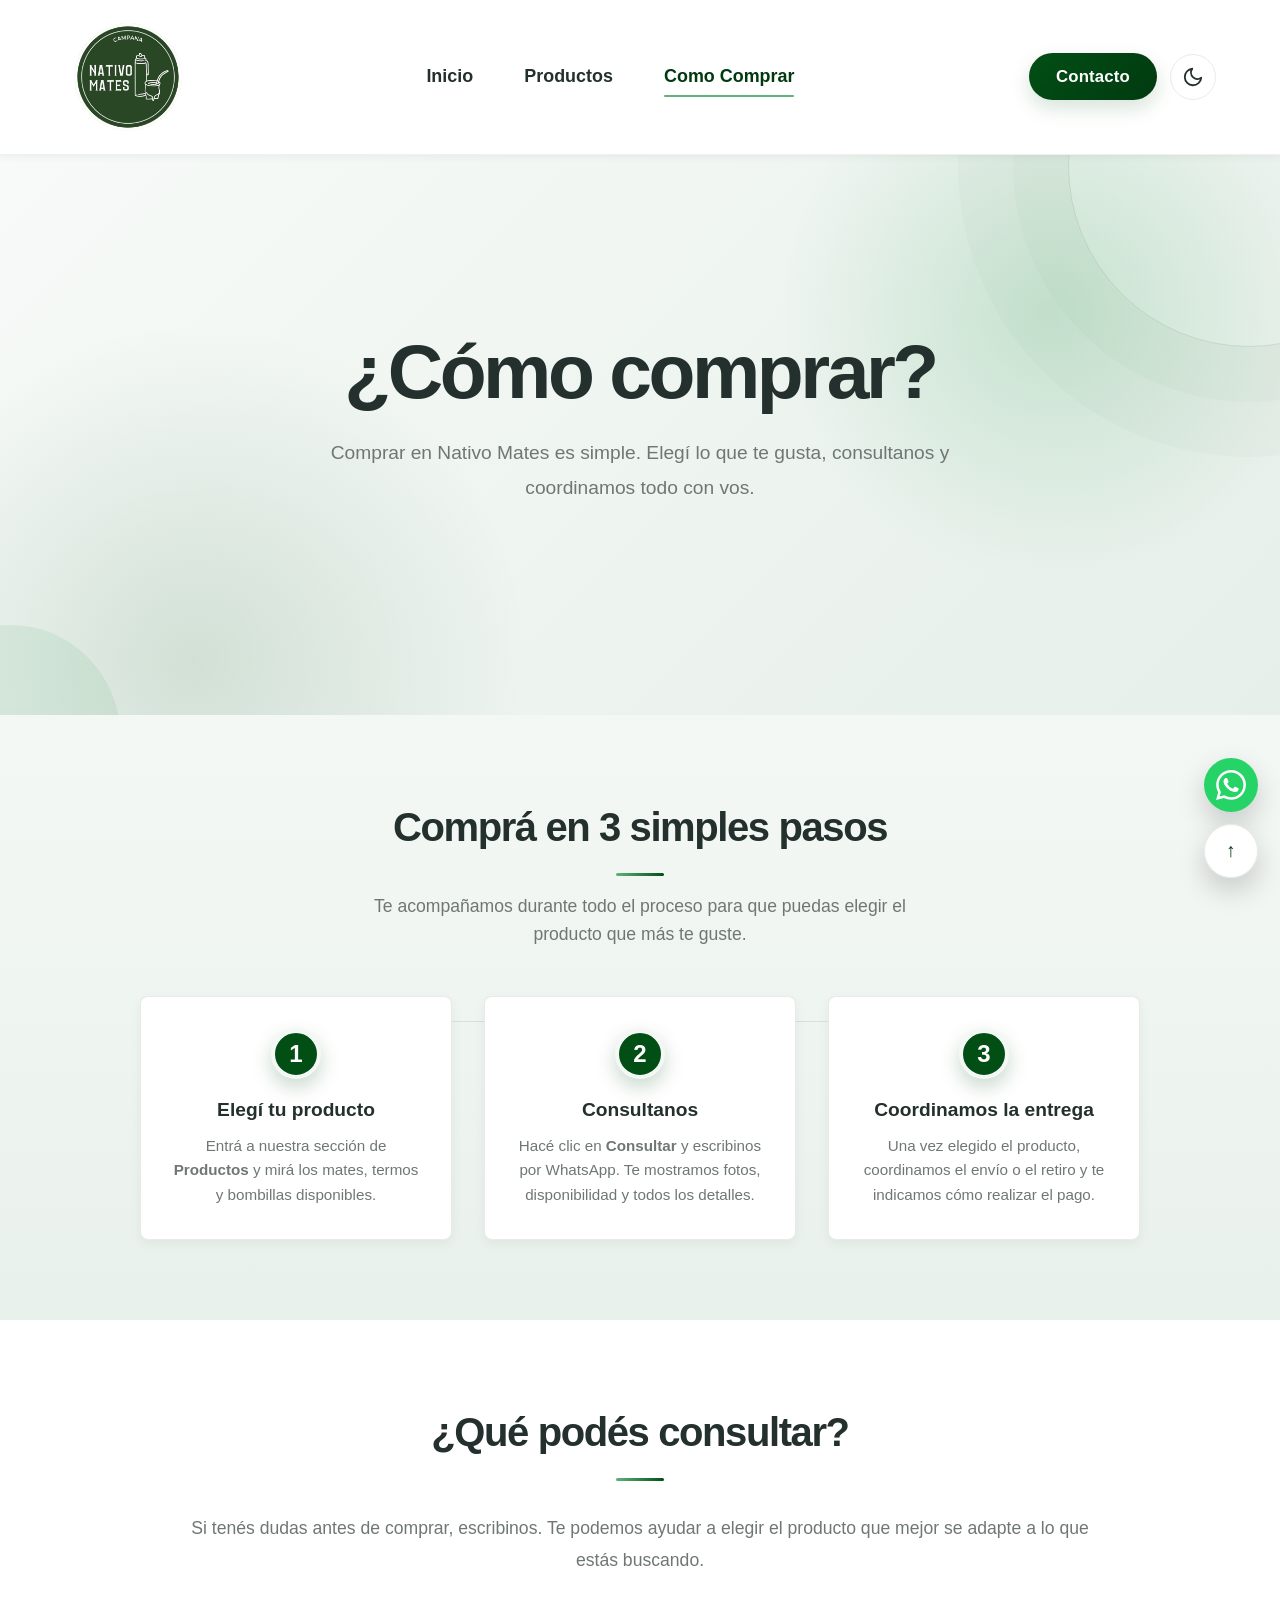
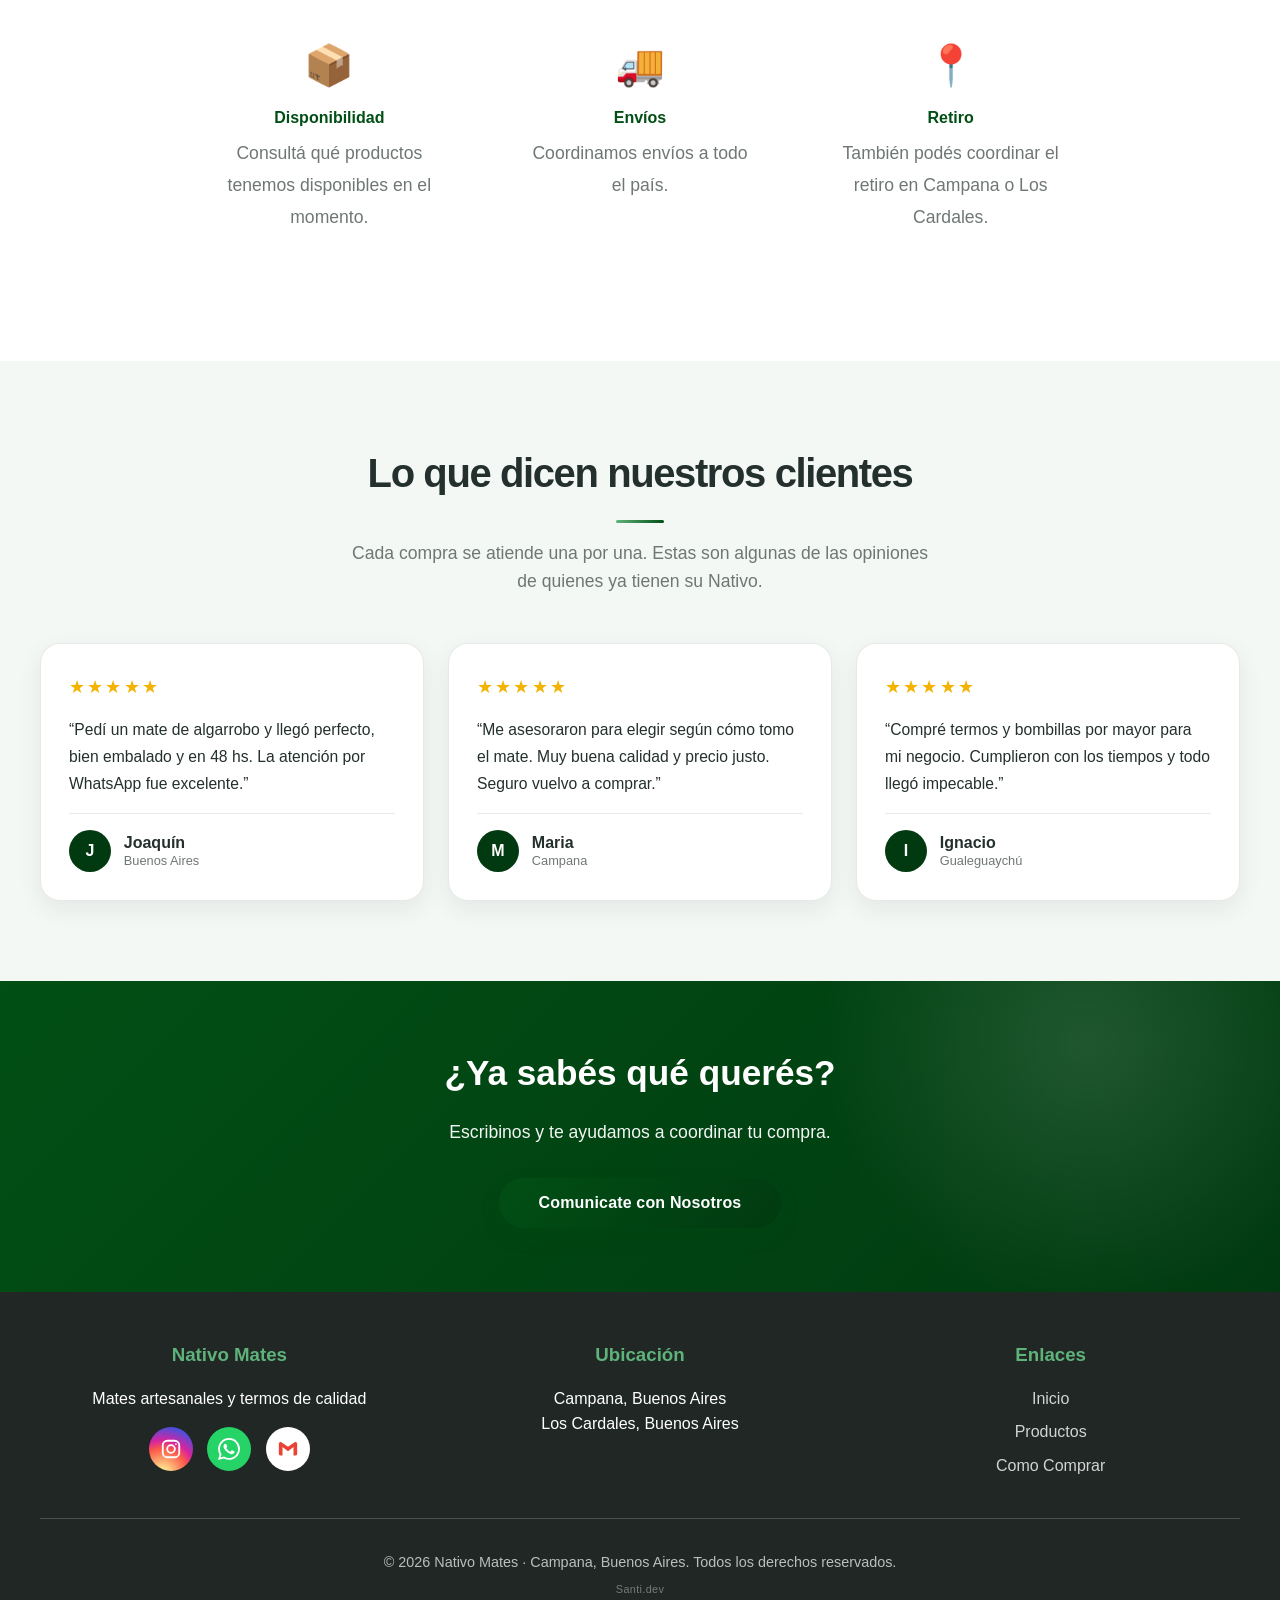
==== commit 8265f0a7: "Add files via upload" ====
--- a/como-comprar.html
+++ b/como-comprar.html
@@ -17,6 +17,7 @@
 
     <title>Cómo comprar | Nativo Mates</title>
     <link rel="icon" type="image/png" href="nativomateslogo.png">
+    <script>try{if(localStorage.getItem("nm-theme")==="dark")document.documentElement.setAttribute("data-theme","dark")}catch(e){}</script>
     <link rel="stylesheet" href="style.css">
 </head>
 
@@ -278,6 +279,7 @@
                     &copy; 2026 Nativo Mates · Campana, Buenos Aires.
                     Todos los derechos reservados.
                 </p>
+                <p class="dev-credit"><a href="https://santicz-devs.github.io/PaginaPersonal/#home" target="_blank" rel="noopener noreferrer">Santi.dev</a></p>
 
             </div>
 
@@ -289,4 +291,4 @@
     <script src="script.js"></script>
 
 </body>
-</html>
+</html>
--- a/style.css
+++ b/style.css
@@ -746,4 +746,111 @@
 }
 @media (max-width:820px) {
     .mobile-nav a { font-size:1.1rem; }
-}+}
+
+/* Footer social icons */
+.social-links { gap:.9rem; }
+.social-links a { display:grid; place-items:center; width:44px; height:44px; line-height:0; font-size:0; border:0; color:#fff; transition:transform .25s,box-shadow .25s,filter .25s; }
+.social-links a svg { width:22px; height:22px; display:block; }
+.social-links a:hover { transform:translateY(-3px) scale(1.06); box-shadow:0 10px 22px rgba(0,0,0,.28); filter:brightness(1.08); }
+.social-links a.social-instagram { background:radial-gradient(circle at 30% 107%,#fdf497 0%,#fdf497 5%,#fd5949 45%,#d6249f 60%,#285aeb 90%); }
+.social-links a.social-whatsapp { background:#25d366; }
+.social-links a.social-gmail { background:#fff; color:#ea4335; }
+
+/* ==========================================================
+   HEADER ACTIONS + BOTÓN MODO OSCURO
+   ========================================================== */
+.header-actions { display:flex; align-items:center; gap:.8rem; }
+.theme-toggle { width:46px; height:46px; display:grid; place-items:center; flex-shrink:0; border:1px solid var(--border-color); border-radius:50%; background:transparent; color:var(--text-dark); cursor:pointer; transition:background .25s,transform .25s,border-color .25s; }
+.theme-toggle:hover { background:rgba(95,179,122,.14); border-color:var(--secondary-color); transform:rotate(-12deg) scale(1.05); }
+.theme-toggle svg { width:22px; height:22px; display:block; }
+.theme-toggle .icon-sun { display:none; }
+html[data-theme="dark"] .theme-toggle .icon-sun { display:block; }
+html[data-theme="dark"] .theme-toggle .icon-moon { display:none; }
+@media (min-width:821px) { .header-actions .btn-primary { font-size:1.05rem; padding:.85rem 1.7rem; } }
+@media (max-width:820px) {
+    .header-actions { margin-left:auto; }
+    .header-actions .btn-primary { display:none; }
+    .mobile-menu-toggle { margin-left:0; }
+}
+
+/* Crédito del desarrollador (footer) */
+.dev-credit { margin-top:.4rem; font-size:.68rem; opacity:.55; letter-spacing:.03em; }
+.dev-credit a { color:inherit; text-decoration:none; transition:opacity .2s; }
+.dev-credit a:hover { text-decoration:underline; }
+.dev-credit:hover { opacity:1; }
+
+/* ==========================================================
+   MODO OSCURO
+   ========================================================== */
+body, header, .step-card, .producto-card, .testimonial-card { transition:background-color .3s ease, color .3s ease, border-color .3s ease; }
+
+html[data-theme="dark"] {
+    color-scheme: dark;
+    --text-dark:#e7efe9;
+    --text-light:#9db0a3;
+    --bg-light:#111a15;
+    --white:#0c120f;
+    --border-color:rgba(255,255,255,.10);
+    --primary-color:#5fb37a;
+    --primary-dark:#0b6b27;
+    --secondary-color:#7fd19a;
+    --shadow-sm:0 8px 24px rgba(0,0,0,.35);
+    --shadow-md:0 18px 45px rgba(0,0,0,.45);
+    --shadow-lg:0 28px 70px rgba(0,0,0,.55);
+}
+
+/* Header y navegación */
+html[data-theme="dark"] header { background:rgba(12,18,15,.88); border-bottom:1px solid rgba(255,255,255,.08); box-shadow:0 4px 22px rgba(0,0,0,.35); }
+html[data-theme="dark"] .logo img { background:rgba(244,248,245,.94); border-radius:12px; padding:.3rem .55rem; box-sizing:content-box; }
+html[data-theme="dark"] nav a:hover,
+html[data-theme="dark"] nav a[aria-current="page"] { color:var(--secondary-color); }
+html[data-theme="dark"] .mobile-menu-toggle { background:#16201a; color:var(--text-dark); }
+html[data-theme="dark"] .mobile-nav { background:rgba(14,21,17,.98); }
+html[data-theme="dark"] .mobile-nav a:hover { background:#16201a; }
+
+/* Botones */
+html[data-theme="dark"] .btn-primary,
+html[data-theme="dark"] .contact-btn { background:linear-gradient(135deg,#0f7f32,#0b6b27); color:#fff; box-shadow:0 8px 20px rgba(0,0,0,.35); }
+html[data-theme="dark"] .btn-primary:hover { background:linear-gradient(135deg,#13923a,#0f7f32); box-shadow:0 14px 30px rgba(0,0,0,.45); }
+html[data-theme="dark"] .btn-secondary:hover,
+html[data-theme="dark"] .step-number { background:#0b6b27; color:#fff; }
+html[data-theme="dark"] .producto-btn,
+html[data-theme="dark"] .sin-productos-btn,
+html[data-theme="dark"] .filtro-btn.active { background:#0b6b27; border-color:#0b6b27; color:#fff; }
+html[data-theme="dark"] .producto-btn:hover,
+html[data-theme="dark"] .sin-productos-btn:hover { background:#0f7f32; box-shadow:0 10px 22px rgba(0,0,0,.4); }
+
+/* Secciones */
+html[data-theme="dark"] .hero { background:radial-gradient(circle at 82% 28%,rgba(95,179,122,.16),transparent 26%),radial-gradient(circle at 15% 90%,rgba(1,79,21,.35),transparent 30%),linear-gradient(135deg,#101a14 0%,#0a100d 100%); }
+html[data-theme="dark"] .hero-productos { background:linear-gradient(135deg,#0a3d17 0%,#052a0e 100%); color:#fff; }
+html[data-theme="dark"] .hero-productos h1 { color:#fff; }
+html[data-theme="dark"] .how-to-buy { background:linear-gradient(180deg,#0e1612 0%,#111a15 100%); }
+html[data-theme="dark"] .cta { background:radial-gradient(circle at 85% 20%,rgba(255,255,255,.07),transparent 24%),linear-gradient(135deg,#0a5a1f,#012a0b); color:#fff; }
+html[data-theme="dark"] .feature-card:hover { background:rgba(255,255,255,.04); }
+html[data-theme="dark"] .highlight:hover { background:rgba(255,255,255,.04); }
+html[data-theme="dark"] .step-card,
+html[data-theme="dark"] .testimonial-card,
+html[data-theme="dark"] .modal-contenido { background:#16201a; }
+html[data-theme="dark"] .modal-contenido { border-color:rgba(255,255,255,.08); }
+html[data-theme="dark"] .modal-cerrar { background:rgba(22,32,26,.92); color:var(--text-dark); }
+html[data-theme="dark"] .testimonial-avatar { background:#0b6b27; color:#fff; }
+
+/* Productos */
+html[data-theme="dark"] .filtros-section { background:rgba(12,18,15,.92); }
+html[data-theme="dark"] .filtro-btn { background:#16201a; color:var(--text-dark); border-color:rgba(255,255,255,.14); }
+html[data-theme="dark"] .filtro-btn:hover { background:rgba(95,179,122,.12); border-color:var(--secondary-color); color:var(--text-dark); }
+html[data-theme="dark"] .filtro-btn.active:hover { background:#0f7f32; }
+html[data-theme="dark"] .buscar-seccion { background:transparent; }
+html[data-theme="dark"] .buscador-input { background:#16201a; color:var(--text-dark); border-color:rgba(255,255,255,.14); }
+html[data-theme="dark"] .buscador-input::placeholder { color:var(--text-light); }
+html[data-theme="dark"] .producto-card { background:#16201a; }
+html[data-theme="dark"] .producto-imagen { background:linear-gradient(145deg,#1b2820,#111a15); border-bottom-color:rgba(255,255,255,.08); }
+html[data-theme="dark"] .producto-categoria { background:rgba(95,179,122,.16); color:var(--secondary-color); }
+html[data-theme="dark"] .stock-disponible { background:rgba(95,179,122,.16); color:#7fd19a; }
+html[data-theme="dark"] .stock-limitado { background:rgba(245,176,65,.16); color:#f5c04d; }
+html[data-theme="dark"] .stock-agotado { background:rgba(240,110,110,.16); color:#f59a9a; }
+
+/* Footer y flotantes */
+html[data-theme="dark"] footer { background:#070b09; color:#e7efe9; border-top:1px solid rgba(255,255,255,.06); }
+html[data-theme="dark"] .floating-top { background:rgba(22,32,26,.96); color:var(--secondary-color); border-color:rgba(255,255,255,.12); }
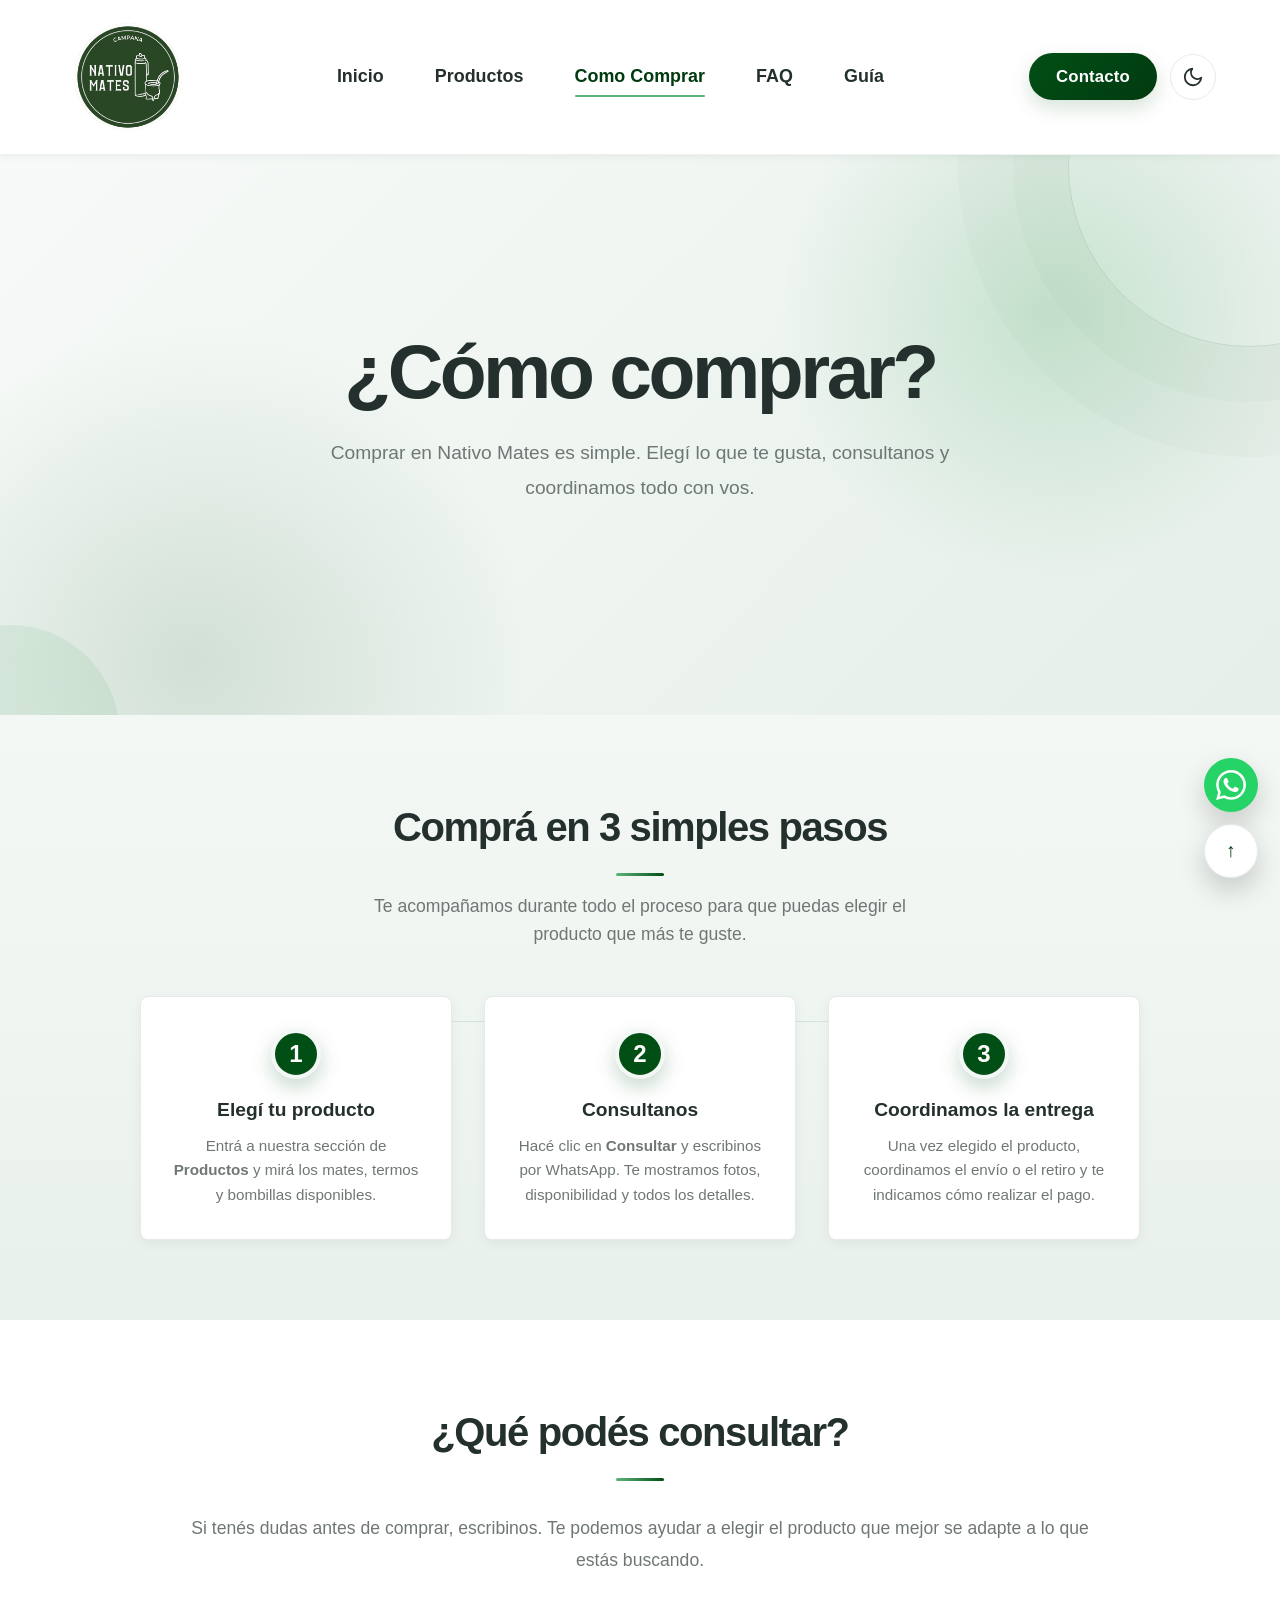
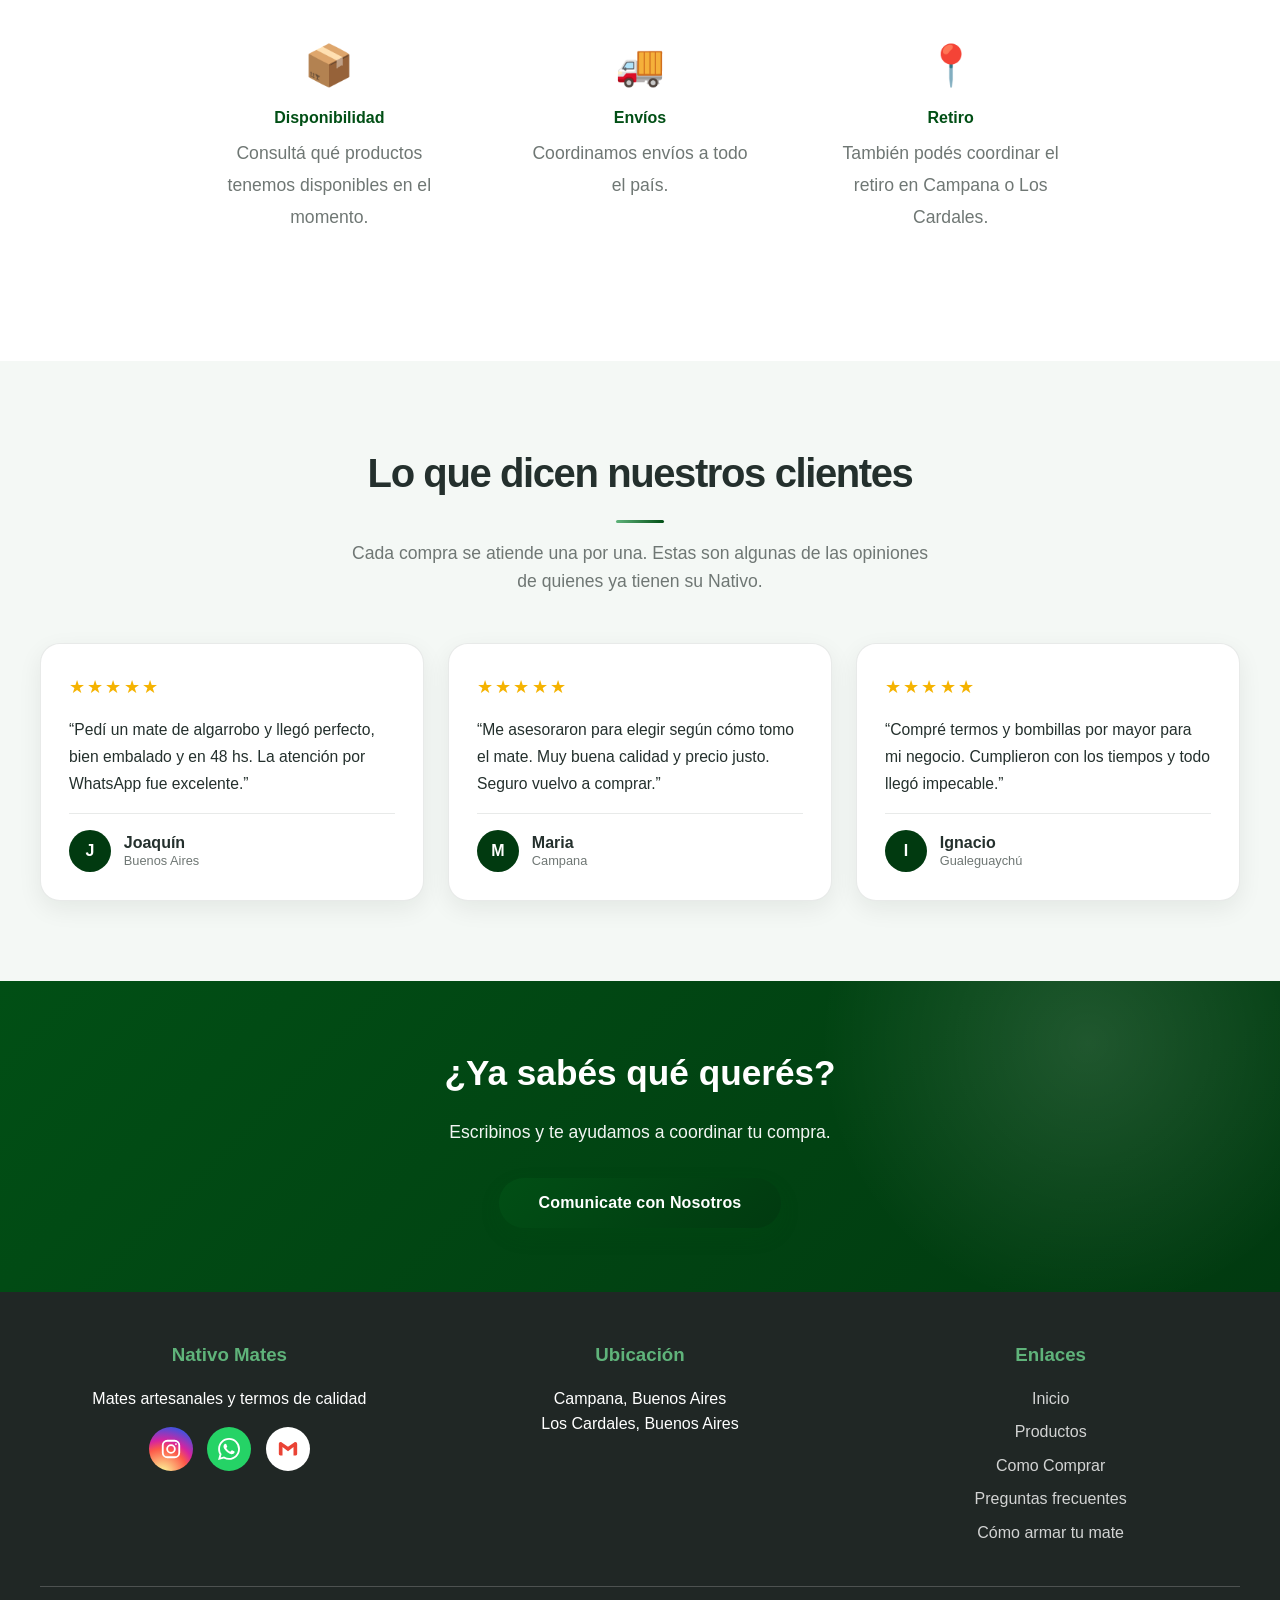
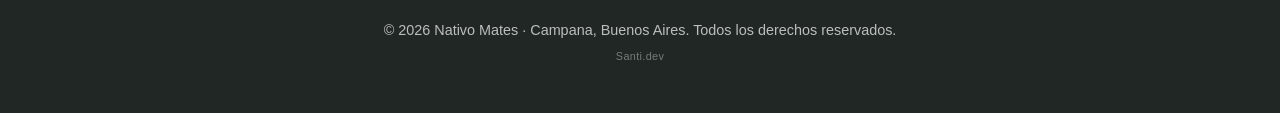
==== commit 3c0a02c0: "Add files via upload" ====
--- a/como-comprar.html
+++ b/como-comprar.html
@@ -44,6 +44,8 @@
                 <a href="index.html">Inicio</a>
                 <a href="productos.html">Productos</a>
                 <a href="como-comprar.html">Como Comprar</a>
+                <a href="preguntas-frecuentes.html">FAQ</a>
+                <a href="como-armar-un-buen-mate.html">Guía</a>
             </nav>
             <button class="btn-primary" onclick="openContactForm()">Contacto</button>
         </div>
@@ -268,6 +270,8 @@
                     <a href="productos.html">Productos</a>
 
                     <a href="como-comprar.html">Como Comprar</a>
+                    <a href="preguntas-frecuentes.html">Preguntas frecuentes</a>
+                    <a href="como-armar-un-buen-mate.html">Cómo armar tu mate</a>
                 </div>
 
             </div>
--- a/style.css
+++ b/style.css
@@ -853,4 +853,97 @@
 
 /* Footer y flotantes */
 html[data-theme="dark"] footer { background:#070b09; color:#e7efe9; border-top:1px solid rgba(255,255,255,.06); }
-html[data-theme="dark"] .floating-top { background:rgba(22,32,26,.96); color:var(--secondary-color); border-color:rgba(255,255,255,.12); }+html[data-theme="dark"] .floating-top { background:rgba(22,32,26,.96); color:var(--secondary-color); border-color:rgba(255,255,255,.12); }
+
+/* ==========================================================
+   FAQ
+   ========================================================== */
+.hero-faq { min-height:380px; }
+.faq { padding:4.5rem 2rem 5.5rem; }
+.faq-container { max-width:860px; margin:0 auto; }
+.faq-filters { display:flex; flex-wrap:wrap; justify-content:center; gap:.7rem; margin:2.25rem 0 2rem; }
+.faq-list { display:flex; flex-direction:column; gap:1rem; }
+.faq-item { background:#fff; border:1px solid var(--border-color); border-radius:20px; box-shadow:var(--shadow-sm); overflow:hidden; }
+.faq-item.reveal { transition:opacity .7s ease,transform .7s ease,box-shadow .3s ease,border-color .3s ease; }
+.faq-item:hover { box-shadow:var(--shadow-md); }
+.faq-item.is-open { border-color:rgba(1,79,21,.35); }
+.faq-item h3 { margin:0; font-size:inherit; }
+.faq-q { width:100%; display:flex; align-items:center; gap:1rem; padding:1.3rem 1.5rem; background:none; border:0; cursor:pointer; text-align:left; font:inherit; font-weight:700; font-size:1.05rem; line-height:1.4; color:var(--text-dark); }
+.faq-q:focus-visible { outline:3px solid var(--secondary-color); outline-offset:-3px; border-radius:20px; }
+.faq-q-text { flex:1; }
+.faq-tag { flex-shrink:0; padding:.25rem .65rem; border-radius:999px; background:rgba(95,179,122,.15); color:var(--primary-dark); font-size:.68rem; font-weight:800; letter-spacing:.06em; text-transform:uppercase; }
+.faq-icon { position:relative; flex-shrink:0; width:34px; height:34px; border-radius:50%; background:rgba(95,179,122,.15); transition:background .3s,transform .35s; }
+.faq-icon::before,.faq-icon::after { content:""; position:absolute; left:50%; top:50%; width:14px; height:2px; margin:-1px 0 0 -7px; border-radius:2px; background:var(--primary-color); transition:transform .35s; }
+.faq-icon::after { transform:rotate(90deg); }
+.faq-item.is-open .faq-icon { background:var(--primary-dark); transform:rotate(180deg); }
+.faq-item.is-open .faq-icon::before,.faq-item.is-open .faq-icon::after { background:#fff; }
+.faq-item.is-open .faq-icon::after { transform:rotate(0deg); }
+.faq-a { display:grid; grid-template-rows:0fr; transition:grid-template-rows .4s ease; }
+.faq-item.is-open .faq-a { grid-template-rows:1fr; }
+.faq-a-inner { overflow:hidden; }
+.faq-a p { margin:0; padding:0 1.5rem 1.5rem; color:var(--text-light); line-height:1.8; }
+.faq-a a { color:var(--primary-color); font-weight:700; text-decoration:underline; text-underline-offset:3px; }
+@media (max-width:650px) {
+    .faq { padding:3rem 1rem 4rem; }
+    .faq-q { padding:1.1rem 1.1rem; font-size:1rem; gap:.75rem; }
+    .faq-tag { display:none; }
+    .faq-a p { padding:0 1.1rem 1.25rem; }
+}
+@media (prefers-reduced-motion: reduce) { .faq-a,.faq-icon,.faq-icon::before,.faq-icon::after { transition:none; } }
+html[data-theme="dark"] .faq-item { background:#16201a; }
+html[data-theme="dark"] .faq-item.is-open { border-color:rgba(127,209,154,.4); }
+html[data-theme="dark"] .faq-tag { color:var(--secondary-color); }
+html[data-theme="dark"] .faq-icon::before,html[data-theme="dark"] .faq-icon::after { background:var(--secondary-color); }
+
+/* ==========================================================
+   VIDEOS (Cómo armar un buen mate)
+   ========================================================== */
+@media (min-width:821px) and (max-width:1000px) {
+    nav { gap:.2rem; }
+    nav a { font-size:1rem; padding:.8rem .8rem; }
+    nav a::after { left:.8rem; right:.8rem; }
+}
+.videos { padding:4rem 2rem 5.5rem; }
+.videos-container { max-width:1200px; margin:0 auto; }
+.video-layout { display:grid; grid-template-columns:minmax(0,2fr) minmax(280px,1fr); gap:2rem; align-items:start; }
+.video-player-card,.video-playlist { background:#fff; border:1px solid var(--border-color); border-radius:20px; box-shadow:var(--shadow-sm); overflow:hidden; }
+.video-frame { position:relative; aspect-ratio:16/9; background:#000; }
+.video-frame video { position:absolute; inset:0; width:100%; height:100%; object-fit:contain; background:#000; display:block; }
+.video-error { position:absolute; inset:0; display:flex; flex-direction:column; align-items:center; justify-content:center; gap:.4rem; padding:1.5rem; text-align:center; background:rgba(8,14,10,.92); color:#fff; }
+.video-error[hidden] { display:none; }
+.video-error p { margin:0; font-size:.9rem; opacity:.85; }
+.video-error code { padding:.1rem .4rem; border-radius:6px; background:rgba(255,255,255,.14); }
+.video-info { padding:1.5rem 1.75rem 1.75rem; }
+.video-step { display:inline-block; padding:.25rem .7rem; border-radius:999px; background:rgba(95,179,122,.15); color:var(--primary-dark); font-size:.72rem; font-weight:800; letter-spacing:.06em; text-transform:uppercase; }
+.video-info h2 { margin:.8rem 0 .5rem; font-size:1.6rem; line-height:1.25; color:var(--text-dark); }
+.video-info p { margin:0; color:var(--text-light); line-height:1.75; }
+.video-controls { display:flex; flex-wrap:wrap; align-items:center; gap:.75rem; margin-top:1.4rem; }
+.video-controls .btn-secondary { padding:.65rem 1.3rem; font-size:.95rem; border-radius:999px; }
+.video-controls .btn-secondary:disabled { opacity:.4; cursor:not-allowed; pointer-events:none; }
+.video-auto { display:flex; align-items:center; gap:.5rem; margin-left:auto; color:var(--text-light); font-size:.85rem; cursor:pointer; }
+.video-auto input { accent-color:var(--primary-color); width:16px; height:16px; }
+.video-playlist { padding:1.25rem; }
+.video-playlist h3 { margin:0 0 1rem .4rem; font-size:1.05rem; color:var(--text-dark); }
+.video-playlist ol { list-style:none; margin:0; padding:0; display:flex; flex-direction:column; gap:.5rem; max-height:560px; overflow-y:auto; }
+.video-item { width:100%; display:flex; align-items:center; gap:.9rem; padding:.8rem .9rem; border:1px solid transparent; border-radius:14px; background:transparent; color:var(--text-dark); font:inherit; text-align:left; cursor:pointer; transition:background .25s,border-color .25s,transform .25s; }
+.video-item:hover { background:rgba(95,179,122,.1); transform:translateX(3px); }
+.video-item:focus-visible { outline:3px solid var(--secondary-color); outline-offset:1px; }
+.video-item.is-active { background:rgba(95,179,122,.15); border-color:rgba(1,79,21,.35); }
+.video-item-num { flex-shrink:0; width:36px; height:36px; display:grid; place-items:center; border-radius:50%; background:var(--primary-dark); color:#fff; font-weight:800; font-size:.9rem; }
+.video-item-info { display:flex; flex-direction:column; line-height:1.35; }
+.video-item-info strong { font-size:.97rem; }
+.video-item-info small { color:var(--text-light); font-size:.8rem; }
+@media (max-width:900px) {
+    .video-layout { grid-template-columns:1fr; }
+    .video-playlist ol { max-height:none; }
+    .video-auto { margin-left:0; width:100%; }
+}
+@media (max-width:650px) {
+    .videos { padding:2.5rem 1rem 4rem; }
+    .video-info { padding:1.25rem; }
+    .video-info h2 { font-size:1.3rem; }
+}
+html[data-theme="dark"] .video-player-card,
+html[data-theme="dark"] .video-playlist { background:#16201a; }
+html[data-theme="dark"] .video-step { color:var(--secondary-color); }
+html[data-theme="dark"] .video-item.is-active { border-color:rgba(127,209,154,.4); }
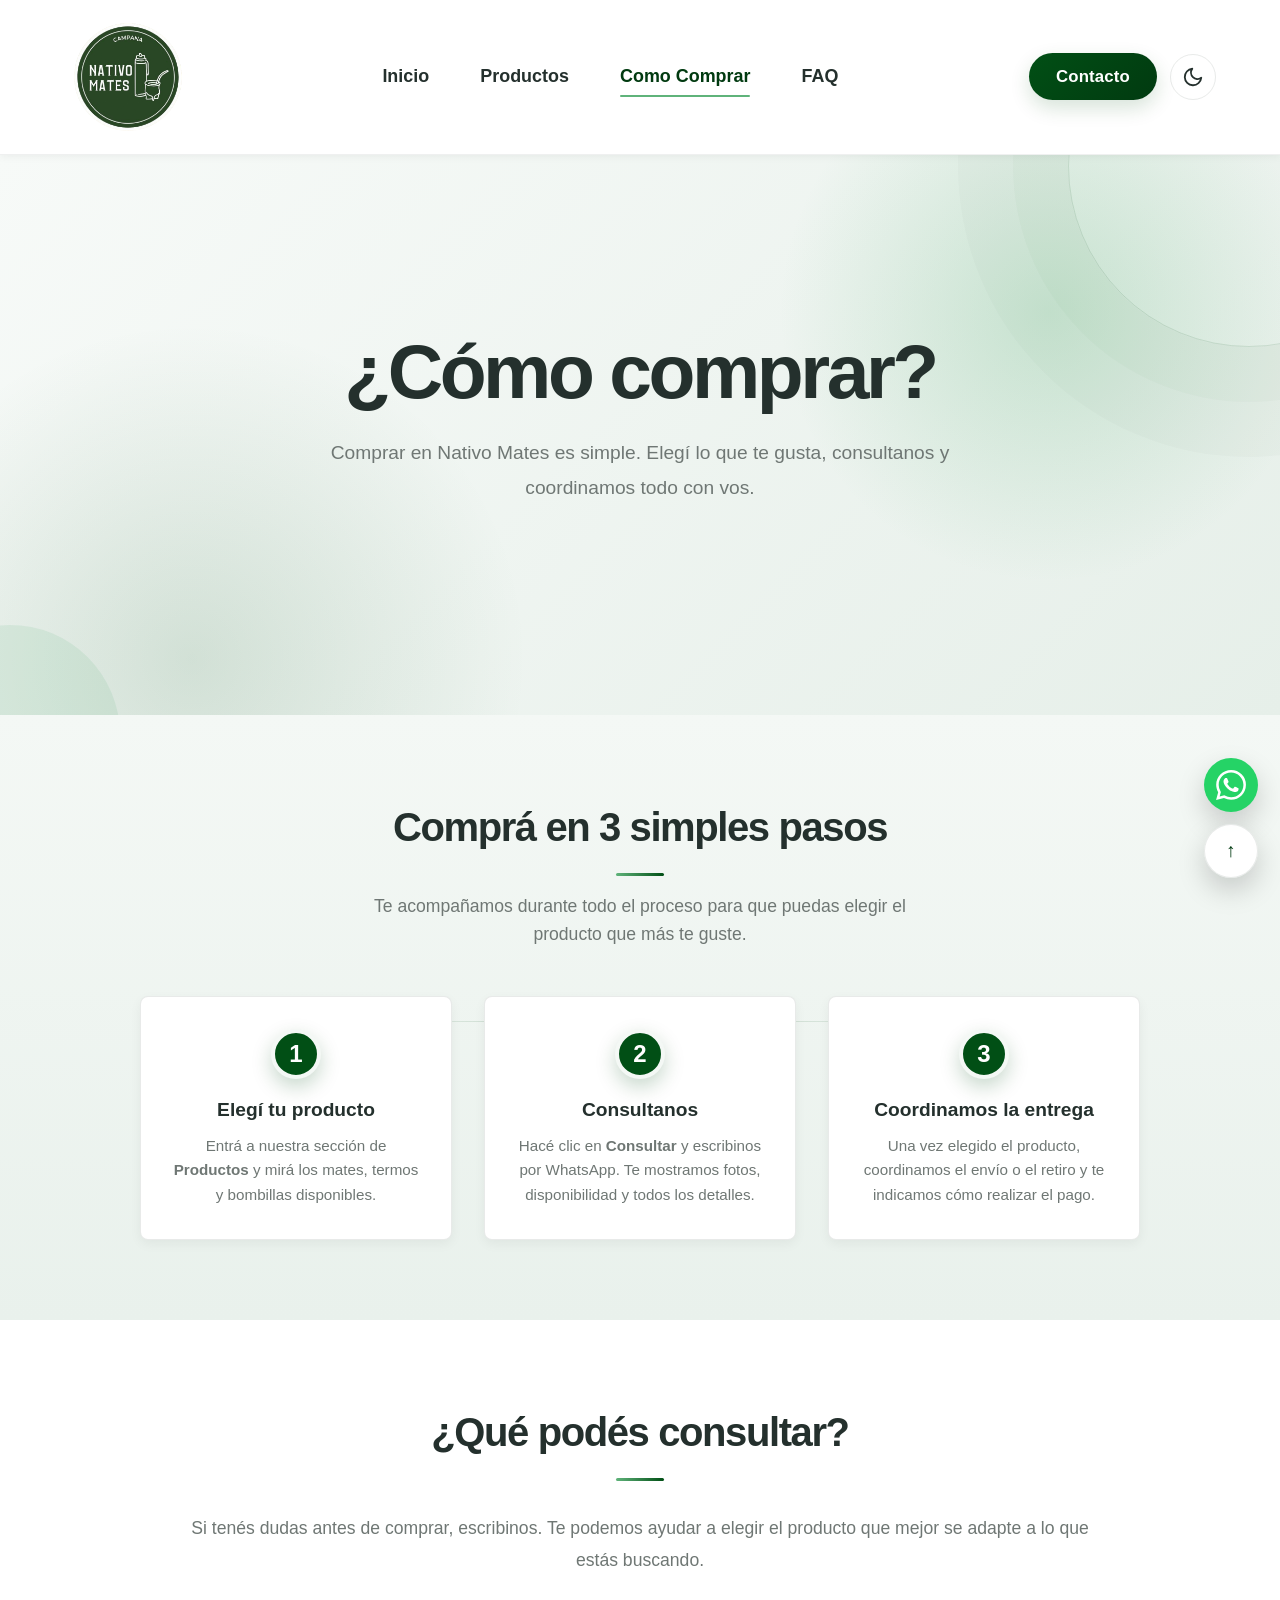
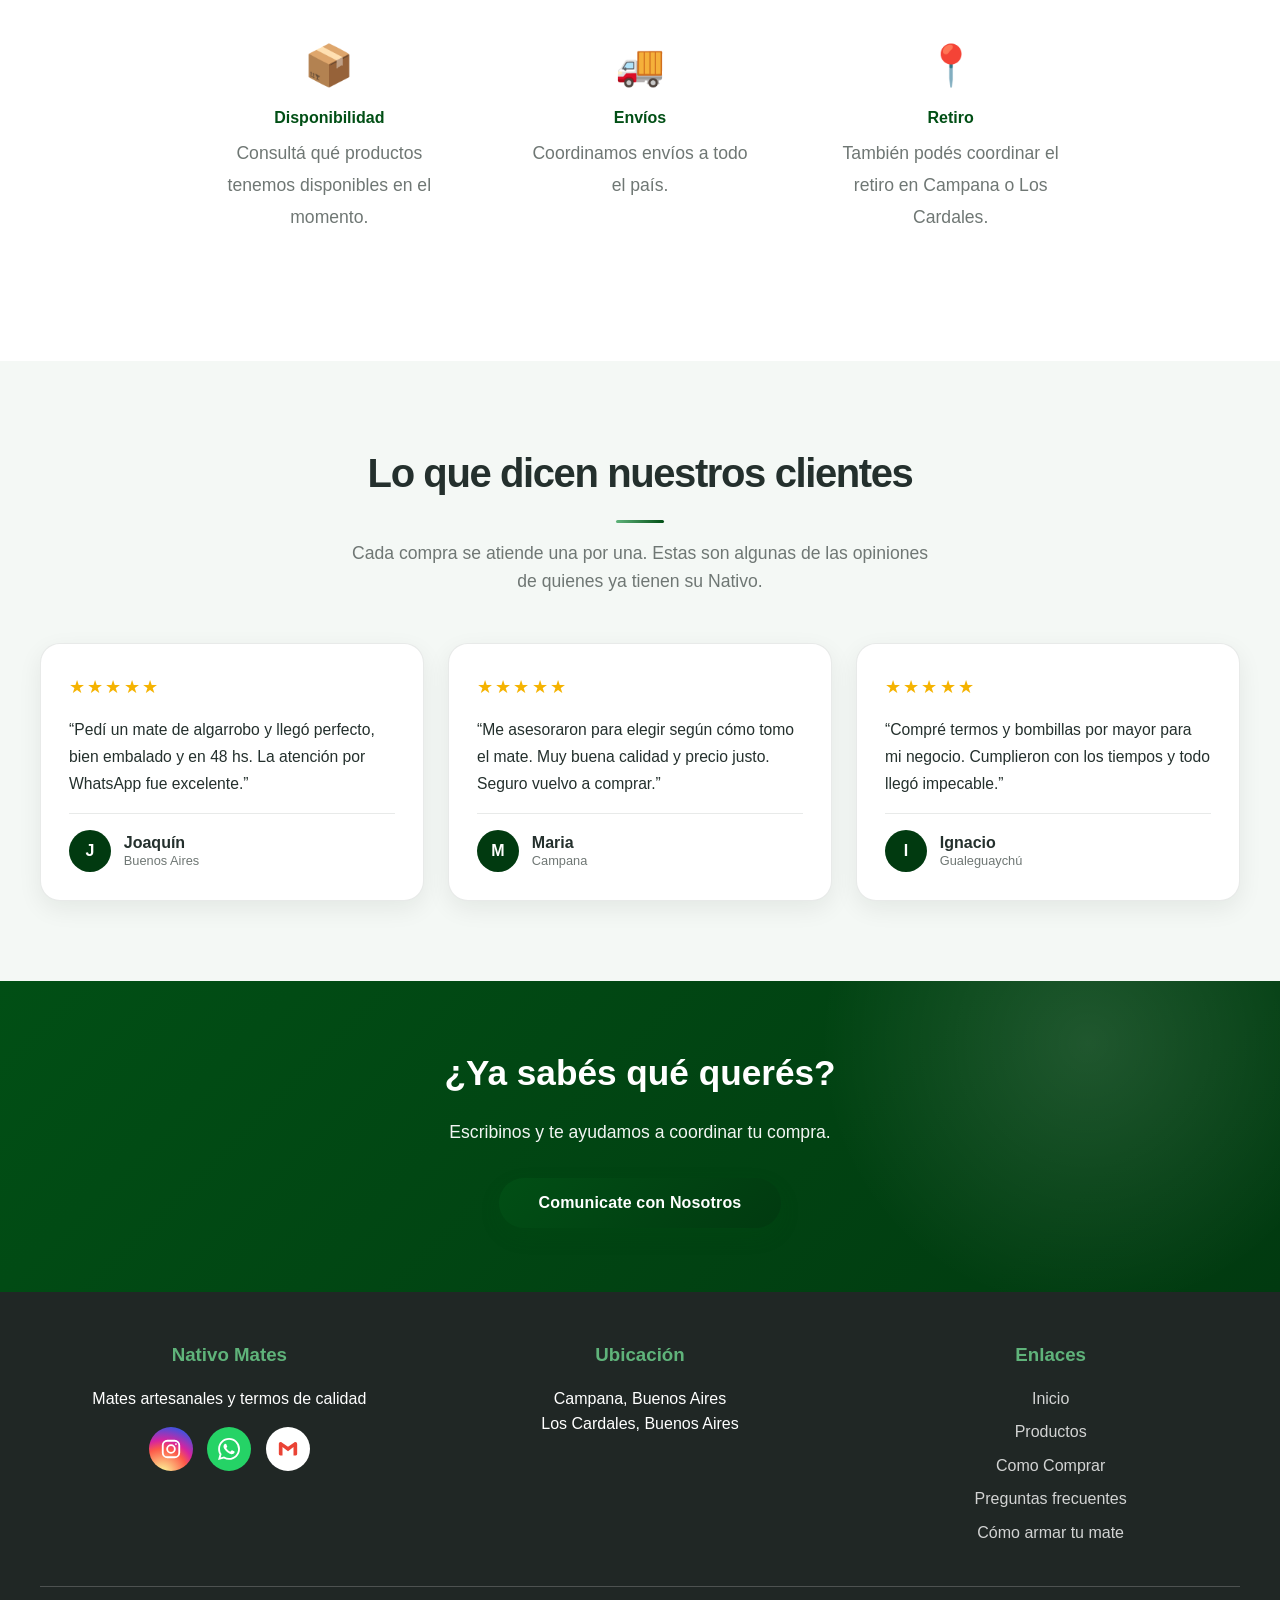
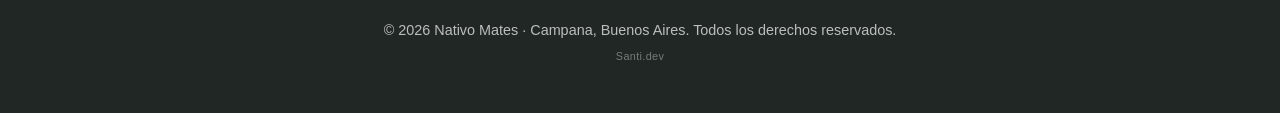
==== commit e2b74434: "Update como-comprar.html" ====
--- a/como-comprar.html
+++ b/como-comprar.html
@@ -45,7 +45,6 @@
                 <a href="productos.html">Productos</a>
                 <a href="como-comprar.html">Como Comprar</a>
                 <a href="preguntas-frecuentes.html">FAQ</a>
-                <a href="como-armar-un-buen-mate.html">Guía</a>
             </nav>
             <button class="btn-primary" onclick="openContactForm()">Contacto</button>
         </div>
@@ -295,4 +294,4 @@
     <script src="script.js"></script>
 
 </body>
-</html>+</html>
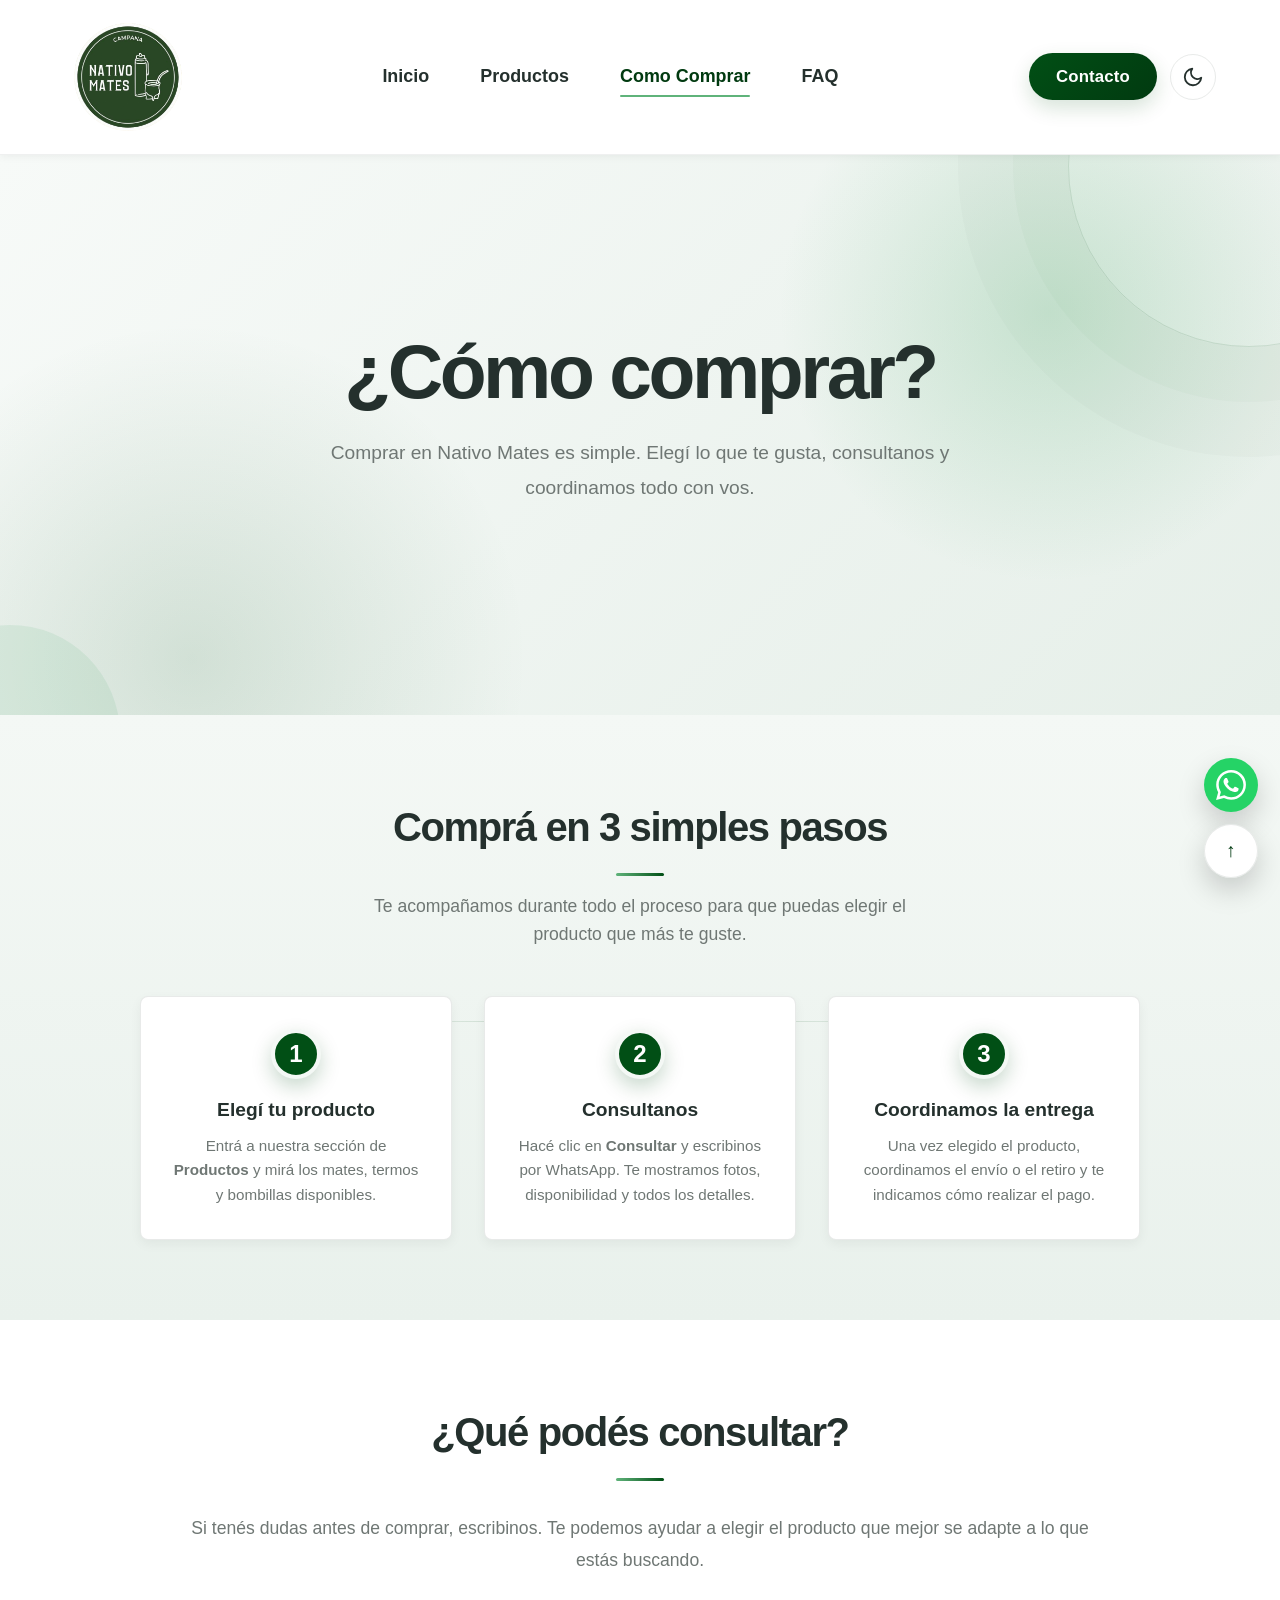
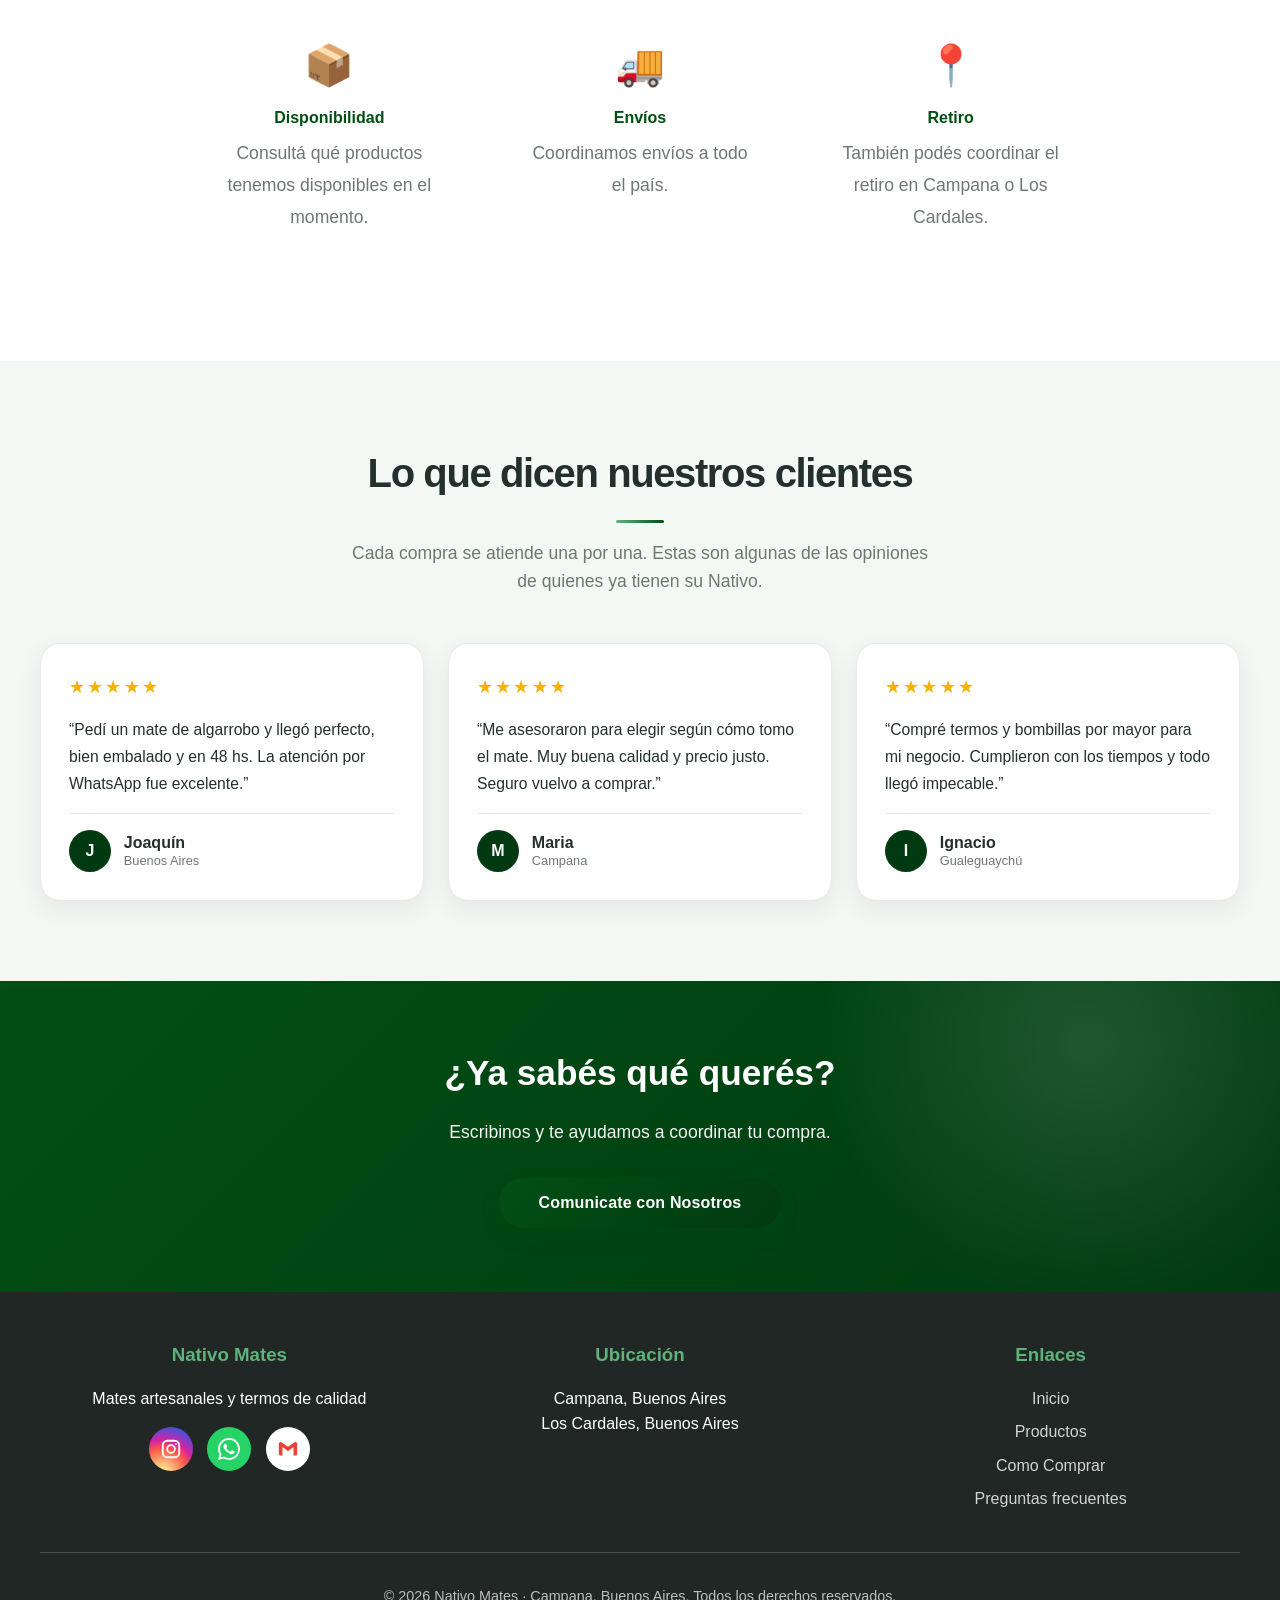
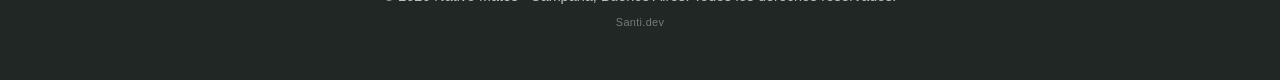
==== commit d8ed82a4: "Fix HTML structure and formatting issues" ====
--- a/como-comprar.html
+++ b/como-comprar.html
@@ -270,7 +270,6 @@
 
                     <a href="como-comprar.html">Como Comprar</a>
                     <a href="preguntas-frecuentes.html">Preguntas frecuentes</a>
-                    <a href="como-armar-un-buen-mate.html">Cómo armar tu mate</a>
                 </div>
 
             </div>
